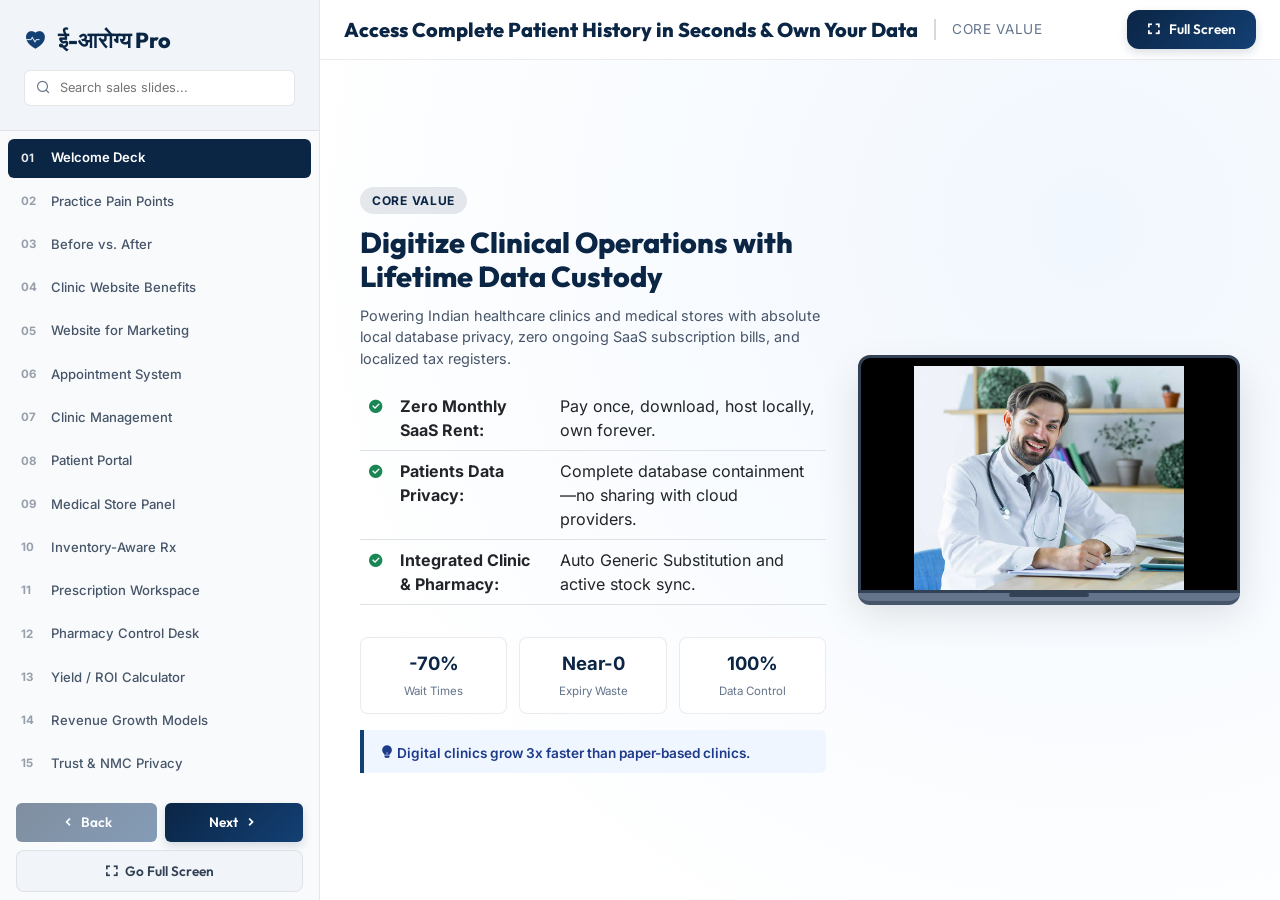
==== doctor/index.html @ 14e80f83 "Refactor healthcare platform, merge eDetailing into doctor module, add fullscreen presentation mode," ====
<!DOCTYPE html>
<html lang="en">
<head>
    <meta charset="UTF-8">
    <meta name="viewport" content="width=device-width, initial-scale=1.0">
    <title>ई-आरोग्य Pro | Enterprise Healthcare ERP e-Detailing Portal</title>
    <!-- Remix Icons -->
    <link href="../assets/css/remixicon.css" rel="stylesheet">
    <!-- Bootstrap grid utilities -->
    <link rel="stylesheet" href="assets/css/bootstrap.min.css">
    <!-- Custom CSS -->
    <link rel="stylesheet" href="css/style.css">
    <style>
        /* Extra styles for new high-conversion slides and grids to prevent white space */
        .slide-split-grid {
            display: grid;
            grid-template-columns: 1.1fr 0.9fr;
            gap: 2rem;
            align-items: center;
            height: 100%;
        }
        .mockup-card {
            background: #ffffff;
            border-radius: 12px;
            box-shadow: var(--shadow);
            border: 1.5px solid var(--glass-border);
            padding: 1.5rem;
            width: 100%;
            transition: var(--transition);
        }
        .mockup-card:hover {
            transform: translateY(-5px);
        }
        .funnel-container {
            display: flex;
            flex-direction: column;
            gap: 1rem;
            padding: 1rem;
            background: #f1f5f9;
            border-radius: 12px;
            border: 1px solid rgba(0,0,0,0.06);
        }
        .funnel-stage {
            display: flex;
            align-items: center;
            padding: 0.75rem 1rem;
            border-radius: 8px;
            color: white;
            font-weight: 600;
            text-align: center;
            position: relative;
        }
        .funnel-1 { background: #0b2545; width: 100%; }
        .funnel-2 { background: #134074; width: 85%; margin: 0 auto; }
        .funnel-3 { background: #1e3a8a; width: 70%; margin: 0 auto; }
        .funnel-4 { background: #10b981; width: 55%; margin: 0 auto; }
        
        .slot-grid {
            display: grid;
            grid-template-columns: repeat(3, 1fr);
            gap: 0.5rem;
            margin-top: 0.5rem;
        }
        .slot-btn {
            border: 1px solid #cbd5e1;
            background: #f8fafc;
            padding: 0.5rem;
            font-size: 0.75rem;
            text-align: center;
            border-radius: 6px;
            cursor: pointer;
            font-weight: 600;
        }
        .slot-btn.active {
            background: #10b981;
            color: white;
            border-color: #10b981;
        }
        .slot-btn.disabled {
            background: #e2e8f0;
            color: #94a3b8;
            cursor: not-allowed;
        }
        .stock-indicator {
            display: inline-flex;
            align-items: center;
            gap: 0.35rem;
            padding: 0.25rem 0.5rem;
            border-radius: 4px;
            font-size: 0.75rem;
            font-weight: 700;
        }
        .stock-in { background: #d1fae5; color: #065f46; }
        .stock-out { background: #fee2e2; color: #991b1b; }
        
        .kpi-row {
            display: flex;
            gap: 0.75rem;
            margin-top: 1rem;
        }
        .kpi-mini-card {
            flex: 1;
            padding: 0.75rem;
            border: 1px solid rgba(0,0,0,0.08);
            border-radius: 8px;
            text-align: center;
            background: white;
        }
        .kpi-mini-card strong {
            display: block;
            font-size: 1.15rem;
            color: #0b2545;
        }
        .kpi-mini-card small {
            font-size: 0.72rem;
            color: #64748b;
        }
        .takeaway-banner {
            margin-top: 1rem;
            padding: 0.65rem 1rem;
            background: #eff6ff;
            border-left: 4px solid #134074;
            border-radius: 0 6px 6px 0;
            font-weight: 600;
            font-size: 0.85rem;
            color: #1e3a8a;
        }
    </style>
</head>
<body class="light-mode">

    <!-- 1920x1080 Design Viewport -->
    <div id="presentation-viewport">
        
        <!-- Sidebar Slide Explorer -->
        <aside class="presentation-sidebar">
            <div class="sidebar-header">
                <div class="sidebar-logo">
                    <i class="ri-heart-pulse-fill"></i>
                    <span>ई-आरोग्य Pro</span>
                </div>
                <div class="sidebar-search">
                    <i class="ri-search-line"></i>
                    <input type="text" id="slide-search" placeholder="Search sales slides...">
                </div>
            </div>
            
            <div class="sidebar-menu-list" id="sidebar-menu-list">
                <div class="sidebar-menu-item active" data-slide="0">
                    <span class="slide-num">01</span>
                    <span class="slide-name">Welcome Deck</span>
                </div>
                <div class="sidebar-menu-item" data-slide="1">
                    <span class="slide-num">02</span>
                    <span class="slide-name">Practice Pain Points</span>
                </div>
                <div class="sidebar-menu-item" data-slide="2">
                    <span class="slide-num">03</span>
                    <span class="slide-name">Before vs. After</span>
                </div>
                <div class="sidebar-menu-item" data-slide="3">
                    <span class="slide-num">04</span>
                    <span class="slide-name">Clinic Website Benefits</span>
                </div>
                <div class="sidebar-menu-item" data-slide="4">
                    <span class="slide-num">05</span>
                    <span class="slide-name">Website for Marketing</span>
                </div>
                <div class="sidebar-menu-item" data-slide="5">
                    <span class="slide-num">06</span>
                    <span class="slide-name">Appointment System</span>
                </div>
                <div class="sidebar-menu-item" data-slide="6">
                    <span class="slide-num">07</span>
                    <span class="slide-name">Clinic Management</span>
                </div>
                <div class="sidebar-menu-item" data-slide="7">
                    <span class="slide-num">08</span>
                    <span class="slide-name">Patient Portal</span>
                </div>
                <div class="sidebar-menu-item" data-slide="8">
                    <span class="slide-num">09</span>
                    <span class="slide-name">Medical Store Panel</span>
                </div>
                <div class="sidebar-menu-item" data-slide="9">
                    <span class="slide-num">10</span>
                    <span class="slide-name">Inventory-Aware Rx</span>
                </div>
                <div class="sidebar-menu-item" data-slide="10">
                    <span class="slide-num">11</span>
                    <span class="slide-name">Prescription Workspace</span>
                </div>
                <div class="sidebar-menu-item" data-slide="11">
                    <span class="slide-num">12</span>
                    <span class="slide-name">Pharmacy Control Desk</span>
                </div>
                <div class="sidebar-menu-item" data-slide="12">
                    <span class="slide-num">13</span>
                    <span class="slide-name">Yield / ROI Calculator</span>
                </div>
                <div class="sidebar-menu-item" data-slide="13">
                    <span class="slide-num">14</span>
                    <span class="slide-name">Revenue Growth Models</span>
                </div>
                <div class="sidebar-menu-item" data-slide="14">
                    <span class="slide-num">15</span>
                    <span class="slide-name">Trust & NMC Privacy</span>
                </div>
                <div class="sidebar-menu-item" data-slide="15">
                    <span class="slide-num">16</span>
                    <span class="slide-name">Customer Case Studies</span>
                </div>
                <div class="sidebar-menu-item" data-slide="16">
                    <span class="slide-num">17</span>
                    <span class="slide-name">Lifetime Investments</span>
                </div>
                <div class="sidebar-menu-item" data-slide="17">
                    <span class="slide-num">18</span>
                    <span class="slide-name">Get Started</span>
                </div>
            </div>

            <div class="d-flex flex-column align-items-stretch gap-2 mt-2 mb-2 px-3">
                <div class="d-flex gap-2 w-100 justify-content-center">
                    <button class="btn btn-primary flex-grow-1" id="slide-prev" title="Previous Slide" style="justify-content: center;"><i class="ri-arrow-left-s-line"></i> Back</button>
                    <button class="btn btn-primary flex-grow-1" id="slide-next" title="Next Slide" style="justify-content: center;">Next <i class="ri-arrow-right-s-line"></i></button>
                </div>
                <button class="btn btn-secondary w-100" id="sidebar-fullscreen-btn" title="Toggle Fullscreen" style="border-radius: 8px; justify-content: center;">
                    <i class="ri-fullscreen-fill"></i> Go Full Screen
                </button>
            </div>
        </aside>

        <!-- Main Slide Deck Panel -->
        <main class="presentation-canvas">
            
            <!-- Canvas Header -->
            <header class="canvas-header" style="display: flex; justify-content: space-between; align-items: center;">
                <div class="canvas-title-wrapper">
                    <span class="canvas-title" id="active-slide-title">Welcome</span>
                    <span class="canvas-subtitle" id="active-slide-badge">Overview</span>
                </div>
                <button class="btn btn-primary" id="canvas-fullscreen-btn" title="Toggle Fullscreen" style="border-radius: 12px; display: flex; align-items: center; gap: 8px;">
                    <i class="ri-fullscreen-fill"></i> <span>Full Screen</span>
                </button>
            </header>

            <!-- Slide Canvas Content -->
            <div class="canvas-content" id="canvas-content">
                
                <!-- Slide 1: Welcome -->
                <div class="slide active animate-fade" data-index="0" data-title="Access Complete Patient History in Seconds & Own Your Data" data-badge="Core Value">
                    <div class="slide-split-grid">
                        <div>
                            <span class="slide-badge">Core Value</span>
                            <h2 class="slide-title-text" style="font-size: 1.8rem; margin-bottom:0.75rem;">Digitize Clinical Operations with Lifetime Data Custody</h2>
                            <p class="slide-desc-text" style="font-size: 0.9rem;">
                                Powering Indian healthcare clinics and medical stores with absolute local database privacy, zero ongoing SaaS subscription bills, and localized tax registers.
                            </p>
                            <div class="table-responsive">
                                <table class="table table-bordered-none">
                                        <tr>
                                            <td><i class="ri-checkbox-circle-fill text-success"></i> </td>
                                            <td><strong>Zero Monthly SaaS Rent:</strong></td>
                                            <td>Pay once, download, host locally, own forever.</td>
                                        </tr>
                                        <tr>
                                            <td><i class="ri-checkbox-circle-fill text-success"></i> </td>
                                            <td><strong>Patients Data Privacy:</strong></td>
                                            <td>Complete database containment—no sharing with cloud providers.</td>
                                        </tr>
                                        <tr>
                                            <td><i class="ri-checkbox-circle-fill text-success"></i> </td>
                                            <td><strong>Integrated Clinic & Pharmacy:</strong></td>
                                            <td>Auto Generic Substitution and active stock sync.</td>
                                        </tr>
                                </table>
                            </div>
                            
                            <div class="kpi-row">
                                <div class="kpi-mini-card">
                                    <strong>-70%</strong>
                                    <small>Wait Times</small>
                                </div>
                                <div class="kpi-mini-card">
                                    <strong>Near-0</strong>
                                    <small>Expiry Waste</small>
                                </div>
                                <div class="kpi-mini-card">
                                    <strong>100%</strong>
                                    <small>Data Control</small>
                                </div>
                            </div>
                            
                            <div class="takeaway-banner">
                                <i class="ri-lightbulb-fill"></i> Digital clinics grow 3x faster than paper-based clinics.
                            </div>
                        </div>
                        <div class="laptop-mockup">
                            <div class="laptop-screen">
                                <img src="../img/about-img.jpg" alt="Doctor Portal Mockup">
                            </div>
                            <div class="laptop-base"></div>
                        </div>
                    </div>
                </div>

                <!-- Slide 2: Pain Points -->
                <div class="slide animate-fade" data-index="1" data-title="Eliminate Daily Friction at Your Clinic" data-badge="OPD Pain Points">
                    <div class="slide-split-grid">
                        <div>
                            <span class="slide-badge">OPD Pain Points</span>
                            <h2 class="slide-title-text" style="font-size: 1.8rem; margin-bottom: 0.5rem;">Why Traditional Practices Struggle and Leak Revenues</h2>
                            <p class="slide-desc-text mb-3">Everyday clinical bottlenecks reduce patient satisfaction and increase administrative workloads.</p>
                            
                            <div class="table-responsive">
                                <table class="table table-bordered-none">
                                    <tr>
                                        <td><i class="ri-error-warning-fill text-danger"></i></td>
                                        <td><strong>Chaotic Walk-Ins:</strong></td>
                                        <td>Patients wait hours, leading to frustration and lost follow-ups.</td>
                                    </tr>
                                    <tr>
                                        <td><i class="ri-error-warning-fill text-danger"></i></td>
                                        <td><strong>Disconnected Pharmacy:</strong></td>
                                        <td>Prescribing stock out of hand sends margins to external chemist shops.</td>
                                    </tr>
                                    <tr>
                                        <td><i class="ri-error-warning-fill text-danger"></i></td>
                                        <td><strong>Manual GST Splits:</strong></td>
                                        <td>Staff spend hours backward calculating CGST/SGST splits from retail prices.</td>
                                    </tr>
                                </table>
                            </div>
                            
                            <div class="takeaway-banner">
                                <i class="ri-lightbulb-fill"></i> Every delayed checkout or missed booking is immediate revenue lost.
                            </div>
                        </div>
                        <div class="mockup-card bg-light">
                            <h4 class="fw-bold mb-3 text-indigo">Daily Practice Bottlenecks</h4>
                            <div class="p-3 bg-white rounded border mb-2">
                                <span class="badge bg-danger mb-1 text-white">Administration Lag</span>
                                <p class="small text-muted mb-0">Staff average 4.2 minutes per billing spreadsheet or prescription write-out.</p>
                            </div>
                            <div class="p-3 bg-white rounded border">
                                <span class="badge bg-warning mb-1 text-dark">Expiry Loss</span>
                                <p class="small text-muted mb-0">Up to 8% of retail chemist medicine batches expire quietly on shelves.</p>
                            </div>
                        </div>
                    </div>
                </div>

                <!-- Slide 3: Before vs. After -->
                <div class="slide animate-fade" data-index="2" data-title="The Clinical Evolution Matrix" data-badge="Operational Shift">
                    <div class="slide-split-grid">
                        <div>
                            <span class="slide-badge">Operational Shift</span>
                            <h2 class="slide-title-text" style="font-size: 1.8rem; margin-bottom: 0.5rem;">Paper & Generic SaaS vs. CodWeb Health System</h2>
                            <p class="slide-desc-text mb-3">Compare clinical workflows before and after implementing a fully integrated local database platform.</p>
                            
                            <div class="table-responsive">
                                <table class="table table-bordered">
                                    <thead class="table-light">
                                        <tr>
                                            <th>Operational Item</th>
                                            <th>Paper / Generic SaaS</th>
                                            <th>CodWeb Health</th>
                                        </tr>
                                    </thead>
                                    <tbody>
                                        <tr>
                                            <td><strong>Patient Data</strong></td>
                                            <td class="text-danger"><i class="ri-close-line"></i> Scattered / Cloud Rent</td>
                                            <td class="text-success"><i class="ri-checkbox-circle-fill"></i> Local Ownership</td>
                                        </tr>
                                        <tr>
                                            <td><strong>Pharmacy Link</strong></td>
                                            <td class="text-danger"><i class="ri-close-line"></i> None (Manual check)</td>
                                            <td class="text-success"><i class="ri-checkbox-circle-fill"></i> Real-time Stock Sync</td>
                                        </tr>
                                        <tr>
                                            <td><strong>GSTR splits</strong></td>
                                            <td class="text-danger"><i class="ri-close-line"></i> Manual accounting</td>
                                            <td class="text-success"><i class="ri-checkbox-circle-fill"></i> 1-Click Auto Reports</td>
                                        </tr>
                                    </tbody>
                                </table>
                            </div>
                            
                            <div class="takeaway-banner">
                                <i class="ri-lightbulb-fill"></i> Control data leakage. System ownership makes operations 100% self-reliant.
                            </div>
                        </div>
                        <div class="mockup-card">
                            <h5 class="fw-bold mb-2"><i class="ri-line-chart-line text-success"></i> Workflow Speed Enhancement</h5>
                            <p class="small text-muted">Patient OPD journey times drop drastically when patient intake is mapped directly with booking calendars and prescription outputs.</p>
                            <div class="progress mb-2" style="height: 10px;">
                                <div class="progress-bar bg-danger" role="progressbar" style="width: 100%" aria-valuenow="100" aria-valuemin="0" aria-valuemax="100"></div>
                            </div>
                            <small class="text-muted d-block mb-3">Paper / Generic SaaS Intake: 18 mins</small>
                            <div class="progress mb-2" style="height: 10px;">
                                <div class="progress-bar bg-success" role="progressbar" style="width: 20%" aria-valuenow="20" aria-valuemin="0" aria-valuemax="100"></div>
                            </div>
                            <small class="text-success fw-bold d-block">CodWeb Health ERP Intake: Under 3 mins (-83% Time)</small>
                        </div>
                    </div>
                </div>

                <!-- Slide 4: Clinic Website Benefits -->
                <div class="slide animate-fade" data-index="3" data-title="Your Clinic Works 24x7 Round-the-Clock" data-badge="Clinic Website">
                    <div class="slide-split-grid">
                        <div>
                            <span class="slide-badge">Clinic Website</span>
                            <h2 class="slide-title-text" style="font-size: 1.8rem; margin-bottom: 0.5rem;">Benefits of a Professional Clinic Website</h2>
                            <p class="slide-desc-text mb-3">Your website is the digital front-door of your clinic. Keep your practice visible even when you are closed.</p>
                            
                            <div class="table-responsive">
                                <table class="table table-bordered-none">
                                    <tr>
                                        <td><i class="ri-checkbox-circle-fill text-success"></i></td>
                                        <td><strong>24x7 Presence:</strong> Patients find your timings, list of doctors, and services anytime.</td>
                                    </tr>
                                    <tr>
                                        <td><i class="ri-checkbox-circle-fill text-success"></i></td>
                                        <td><strong>Direct Patient Trust:</strong> Showcase qualifications, medical setups, and patient testimonials.</td>
                                    </tr>
                                    <tr>
                                        <td><i class="ri-checkbox-circle-fill text-success"></i></td>
                                        <td><strong>Lead Acquisition:</strong> Capture online appointment inquiries directly from local search results.</td>
                                    </tr>
                                </table>
                            </div>
                            
                            <div class="kpi-row">
                                <div class="kpi-mini-card">
                                    <strong>+150%</strong>
                                    <small>Google Searches</small>
                                </div>
                                <div class="kpi-mini-card">
                                    <strong>+40%</strong>
                                    <small>Patient Inquiries</small>
                                </div>
                                <div class="kpi-mini-card">
                                    <strong>24/7</strong>
                                    <small>Booking Intake</small>
                                </div>
                            </div>
                            
                            <div class="takeaway-banner">
                                <i class="ri-lightbulb-fill"></i> Your website should be your best-performing, round-the-clock employee.
                            </div>
                        </div>
                        <div class="mockup-card">
                            <div class="browser-mockup">
                                <div class="browser-header">
                                    <div class="browser-dot red"></div>
                                    <div class="browser-dot yellow"></div>
                                    <div class="browser-dot green"></div>
                                    <div class="browser-address">https://codwebhealth.com/clinic-patil-pune</div>
                                </div>
                                <div class="browser-body p-3 bg-light">
                                    <div class="d-flex align-items-center justify-content-between mb-3 bg-white p-2 rounded shadow-sm">
                                        <div class="d-flex align-items-center gap-2">
                                            <i class="ri-heart-pulse-fill text-danger"></i>
                                            <strong class="small">Patil Polyclinic</strong>
                                        </div>
                                        <span class="badge bg-success small text-white" style="font-size: 0.65rem;">Open Now</span>
                                    </div>
                                    <div class="p-2 bg-white rounded shadow-sm mb-2 text-center">
                                        <img src="../img/user.png" width="40" class="rounded-circle mb-1">
                                        <h6 class="mb-0 small fw-bold">Dr. Sameer Patil</h6>
                                        <small class="text-muted" style="font-size:0.65rem;">Pediatrician & General Outpatient</small>
                                    </div>
                                    <div class="btn btn-primary btn-sm w-100 fs-8"><i class="ri-calendar-check-line"></i> Book Online Appointment</div>
                                </div>
                            </div>
                        </div>
                    </div>
                </div>

                <!-- Slide 5: Website for Digital Marketing -->
                <div class="slide animate-fade" data-index="4" data-title="The Foundation of All Marketing Activities" data-badge="Digital Marketing">
                    <div class="slide-split-grid">
                        <div>
                            <span class="slide-badge">Digital Marketing</span>
                            <h2 class="slide-title-text" style="font-size: 1.8rem; margin-bottom: 0.5rem;">Leveraging Your Website for Patient Acquisition</h2>
                            <p class="slide-desc-text mb-3">Appear where patients are searching. Integrate your GMB Profile, AI engines, and social media channels.</p>
                            
                            <div class="table-responsive">
                                <table class="table table-bordered-none">
                                    <tr>
                                        <td><i class="ri-checkbox-circle-fill text-success"></i></td>
                                        <td><strong>SEO, AEO & GEO:</strong> Rank on Google and trigger in ChatGPT and Gemini AI replies.</td>
                                    </tr>
                                    <tr>
                                        <td><i class="ri-checkbox-circle-fill text-success"></i></td>
                                        <td><strong>GMB Integration:</strong> Direct maps link from Google My Business for local directions.</td>
                                    </tr>
                                    <tr>
                                        <td><i class="ri-checkbox-circle-fill text-success"></i></td>
                                        <td><strong>Social & Paid Ads:</strong> Funnel Meta and Google Ads traffic to booking pages.</td>
                                    </tr>
                                </table>
                            </div>
                            
                            <div class="kpi-row">
                                <div class="kpi-mini-card">
                                    <strong>Top 3</strong>
                                    <small>Google Maps Local</small>
                                </div>
                                <div class="kpi-mini-card">
                                    <strong>+80%</strong>
                                    <small>Ad conversion rate</small>
                                </div>
                                <div class="kpi-mini-card">
                                    <strong>1 Click</strong>
                                    <small>WhatsApp Link</small>
                                </div>
                            </div>
                            
                            <div class="takeaway-banner">
                                <i class="ri-lightbulb-fill"></i> If you are not in local AI search answers, you do not exist for new patients.
                            </div>
                        </div>
                        <div class="mockup-card">
                            <h5 class="fw-bold mb-3 small"><i class="ri-node-tree text-indigo"></i> Patient Acquisition Funnel</h5>
                            <div class="funnel-container">
                                <div class="funnel-stage funnel-1 small"><i class="ri-global-line me-2"></i>1. Search Traffic (Google, Maps, AI)</div>
                                <div class="funnel-stage funnel-2 small"><i class="ri-arrow-right-down-line me-2"></i>2. Click to Clinic Website</div>
                                <div class="funnel-stage funnel-3 small"><i class="ri-chat-smile-3-line me-2"></i>3. Testimonials & Services Verified</div>
                                <div class="funnel-stage funnel-4 small"><i class="ri-check-double-line me-2"></i>4. Booked Appointment!</div>
                            </div>
                        </div>
                    </div>
                </div>

                <!-- Slide 6: Appointment System Benefits -->
                <div class="slide animate-fade" data-index="5" data-title="Convert Website Visitors into Patients" data-badge="Appointment Booking">
                    <div class="slide-split-grid">
                        <div>
                            <span class="slide-badge">Appointment Booking</span>
                            <h2 class="slide-title-text" style="font-size: 1.8rem; margin-bottom: 0.5rem;">Website-Integrated Scheduling System</h2>
                            <p class="slide-desc-text mb-3">Remove friction. Allow patients to check live slots, book immediately, and receive alerts.</p>
                            
                            <div class="table-responsive">
                                <table class="table table-bordered-none">
                                    <tr>
                                        <td><i class="ri-checkbox-circle-fill text-success"></i></td>
                                        <td><strong>Real-Time Slot Display:</strong> Displays exact free slots, eliminating double bookings.</td>
                                    </tr>
                                    <tr>
                                        <td><i class="ri-checkbox-circle-fill text-success"></i></td>
                                        <td><strong>Automated Alerts:</strong> Confirmations and WhatsApp reminders reduce no-shows.</td>
                                    </tr>
                                    <tr>
                                        <td><i class="ri-checkbox-circle-fill text-success"></i></td>
                                        <td><strong>Reception Load Cut:</strong> Save hours of telephone calls, rescheduling, and bookings.</td>
                                    </tr>
                                </table>
                            </div>
                            
                            <div class="kpi-row">
                                <div class="kpi-mini-card">
                                    <strong>-45%</strong>
                                    <small>Staff Phone Work</small>
                                </div>
                                <div class="kpi-mini-card">
                                    <strong>-30%</strong>
                                    <small>No-Show rates</small>
                                </div>
                                <div class="kpi-mini-card">
                                    <strong>100%</strong>
                                    <small>Self-Service</small>
                                </div>
                            </div>
                            
                            <div class="takeaway-banner">
                                <i class="ri-lightbulb-fill"></i> Real-time self-booking converts passive browsers into actual OPD list clinic revenue.
                            </div>
                        </div>
                        <div class="mockup-card">
                            <h6 class="fw-bold mb-2 small"><i class="ri-calendar-line text-indigo"></i> Real-time Booking Calendar Mockup</h6>
                            <div class="p-3 bg-light rounded border">
                                <div class="d-flex justify-content-between mb-2">
                                    <span class="fw-bold small">Dr. Sameer Patil</span>
                                    <span class="text-muted small">Tuesday, 09 Jun</span>
                                </div>
                                <div class="slot-grid">
                                    <span class="slot-btn disabled">09:00 AM</span>
                                    <span class="slot-btn disabled">09:30 AM</span>
                                    <span class="slot-btn active">10:00 AM</span>
                                    <span class="slot-btn">10:30 AM</span>
                                    <span class="slot-btn">11:00 AM</span>
                                    <span class="slot-btn">11:30 AM</span>
                                </div>
                                <div class="mt-3 p-2 bg-success-light border border-success-light rounded text-center small text-success">
                                    <i class="ri-shield-check-line"></i> 10:00 AM Slot available. Confirm in 1-Click!
                                </div>
                            </div>
                        </div>
                    </div>
                </div>

                <!-- Slide 7: Clinic Management Benefits -->
                <div class="slide animate-fade" data-index="6" data-title="One Unified Platform for Your Entire Clinic" data-badge="Clinic Management">
                    <div class="slide-split-grid">
                        <div>
                            <span class="slide-badge">Clinic Management</span>
                            <h2 class="slide-title-text" style="font-size: 1.8rem; margin-bottom: 0.5rem;">Unify EHR, Bills, Schedules and Analytics</h2>
                            <p class="slide-desc-text mb-3">No more scattered records or siloed bills. Unify clinical and commercial workflows locally.</p>
                            
                            <div class="table-responsive">
                                <table class="table table-bordered-none">
                                    <tr>
                                        <td><i class="ri-checkbox-circle-fill text-success"></i></td>
                                        <td><strong>Unified Patients EMR:</strong> Instant timeline of medical records, diagnoses, and scripts.</td>
                                    </tr>
                                    <tr>
                                        <td><i class="ri-checkbox-circle-fill text-success"></i></td>
                                        <td><strong>Integrated GST Billing:</strong> Compute consultations and retail items in one invoice.</td>
                                    </tr>
                                    <tr>
                                        <td><i class="ri-checkbox-circle-fill text-success"></i></td>
                                        <td><strong>Central Desk Analytics:</strong> Real-time reports on OPD counts, payments, and clinic yield.</td>
                                    </tr>
                                </table>
                            </div>
                            
                            <div class="kpi-row">
                                <div class="kpi-mini-card">
                                    <strong>1 Click</strong>
                                    <small>EHR Retreival</small>
                                </div>
                                <div class="kpi-mini-card">
                                    <strong>-60%</strong>
                                    <small>Staff Prep Time</small>
                                </div>
                                <div class="kpi-mini-card">
                                    <strong>100%</strong>
                                    <small>Local Storage</small>
                                </div>
                            </div>
                            
                            <div class="takeaway-banner">
                                <i class="ri-lightbulb-fill"></i> Integrated clinic systems decrease human error, speeding up clinical checkouts.
                            </div>
                        </div>
                        <div class="mockup-card">
                            <h6 class="fw-bold mb-2 small"><i class="ri-dashboard-line text-indigo"></i> Unified Clinic Dashboard</h6>
                            <div class="row g-2">
                                <div class="col-6">
                                    <div class="p-2 border rounded bg-light text-center">
                                        <small class="text-muted d-block">TODAY'S VISITS</small>
                                        <strong class="fs-6">38 Patients</strong>
                                    </div>
                                </div>
                                <div class="col-6">
                                    <div class="p-2 border rounded bg-light text-center">
                                        <small class="text-muted d-block">GROSS REVENUE</small>
                                        <strong class="fs-6 text-success">₹19,000.00</strong>
                                    </div>
                                </div>
                                <div class="col-12">
                                    <div class="p-2 border rounded bg-white small">
                                        <div class="d-flex justify-content-between mb-1">
                                            <span class="fw-bold text-dark">OPD Queue:</span>
                                            <span class="text-primary fw-bold">3 waiting</span>
                                        </div>
                                        <span class="d-block text-muted small">1. Mrs. Shailaja Deshpande (Token #12)</span>
                                    </div>
                                </div>
                            </div>
                        </div>
                    </div>
                </div>

                <!-- Slide 8: Patient Portal Benefits -->
                <div class="slide animate-fade" data-index="7" data-title="Empower Patients with Self-Service Access" data-badge="Patient Portal">
                    <div class="slide-split-grid">
                        <div>
                            <span class="slide-badge">Patient Portal</span>
                            <h2 class="slide-title-text" style="font-size: 1.8rem; margin-bottom: 0.5rem;">Self-Service Patient Portal</h2>
                            <p class="slide-desc-text mb-3">Allow patients to access their history, check prescription charts, and download invoices without calling the clinic.</p>
                            
                            <div class="table-responsive">
                                <table class="table table-bordered-none">
                                    <tr>
                                        <td><i class="ri-checkbox-circle-fill text-success"></i></td>
                                        <td><strong>Self-Service E-Records:</strong> Patients download their E-Prescriptions & reports directly.</td>
                                    </tr>
                                    <tr>
                                        <td><i class="ri-checkbox-circle-fill text-success"></i></td>
                                        <td><strong>Follow-Up Triggers:</strong> Alert systems notify patients about scheduled visits.</td>
                                    </tr>
                                    <tr>
                                        <td><i class="ri-checkbox-circle-fill text-success"></i></td>
                                        <td><strong>Staff Relief:</strong> Cuts administrative workload by up to 80% for old record lookups.</td>
                                    </tr>
                                </table>
                            </div>
                            
                            <div class="kpi-row">
                                <div class="kpi-mini-card">
                                    <strong>80%</strong>
                                    <small>Fewer Record calls</small>
                                </div>
                                <div class="kpi-mini-card">
                                    <strong>+35%</strong>
                                    <small>Patient Retention</small>
                                </div>
                                <div class="kpi-mini-card">
                                    <strong>100%</strong>
                                    <small>Data Security</small>
                                </div>
                            </div>
                            
                            <div class="takeaway-banner">
                                <i class="ri-lightbulb-fill"></i> Patients value clinics that offer instant, direct digital access to their medical data.
                            </div>
                        </div>
                        <div class="mockup-card">
                            <h6 class="fw-bold mb-2 small"><i class="ri-shield-user-line text-indigo"></i> Patient Dashboard View</h6>
                            <div class="p-3 bg-light rounded border">
                                <div class="d-flex align-items-center gap-2 mb-2">
                                    <i class="ri-user-smile-fill text-primary"></i>
                                    <strong class="small">Welcome, Amit Kumar</strong>
                                </div>
                                <ul class="list-group list-group-flush bg-white rounded p-1 border">
                                    <li class="list-group-item d-flex justify-content-between p-2 small" style="border:none;">
                                        <span>Prescription - 09 Jun</span>
                                        <a href="#" class="text-primary fw-bold text-decoration-none"><i class="ri-download-2-fill"></i> Download PDF</a>
                                    </li>
                                    <li class="list-group-item d-flex justify-content-between p-2 small" style="border:none;">
                                        <span>OPD Invoice - 09 Jun</span>
                                        <a href="#" class="text-primary fw-bold text-decoration-none"><i class="ri-download-2-fill"></i> Download PDF</a>
                                    </li>
                                </ul>
                            </div>
                        </div>
                    </div>
                </div>

                <!-- Slide 9: Medical Store Panel -->
                <div class="slide animate-fade" data-index="8" data-title="Transform Your Medical Store into a Revenue Center" data-badge="Pharmacy Master">
                    <div class="slide-split-grid">
                        <div>
                            <span class="slide-badge">Pharmacy Master</span>
                            <h2 class="slide-title-text" style="font-size: 1.8rem; margin-bottom: 0.5rem;">Integrated Medical Store Panel</h2>
                            <p class="slide-desc-text mb-3">Track pharmacy stock, manage batch expiries, automate purchase items, and split GSTR taxes easily.</p>
                            
                            <div class="table-responsive">
                                <table class="table table-bordered-none">
                                    <tr>
                                        <td><i class="ri-checkbox-circle-fill text-success"></i></td>
                                        <td><strong>Batch Expiry Alerts:</strong> Colors code batch warnings 60 days before they expire.</td>
                                    </tr>
                                    <tr>
                                        <td><i class="ri-checkbox-circle-fill text-success"></i></td>
                                        <td><strong>Automated GST Splits:</strong> Inward purchases and retail calculations auto-split.</td>
                                    </tr>
                                    <tr>
                                        <td><i class="ri-checkbox-circle-fill text-success"></i></td>
                                        <td><strong>FIFO Stock Logic:</strong> First-expiry medicines are highlighted first to stop leakage.</td>
                                    </tr>
                                </table>
                            </div>
                            
                            <div class="kpi-row">
                                <div class="kpi-mini-card">
                                    <strong>Near-0</strong>
                                    <small>Medicine Expiry Waste</small>
                                </div>
                                <div class="kpi-mini-card">
                                    <strong>100%</strong>
                                    <small>HSN Code Tracking</small>
                                </div>
                                <div class="kpi-mini-card">
                                    <strong>+18%</strong>
                                    <small>Chemist Margins</small>
                                </div>
                            </div>
                            
                            <div class="takeaway-banner">
                                <i class="ri-lightbulb-fill"></i> Reconcile purchase registers, manage vendor sheets, and save costs.
                            </div>
                        </div>
                        <div class="mockup-card">
                            <h6 class="fw-bold mb-2 small"><i class="ri-capsule-line text-indigo"></i> Batch Stock Alert Preview</h6>
                            <table class="table table-sm table-bordered small">
                                <thead class="table-light">
                                    <tr>
                                        <th>Medicine</th>
                                        <th>Batch</th>
                                        <th>Expiry</th>
                                        <th>Status</th>
                                    </tr>
                                </thead>
                                <tbody>
                                    <tr>
                                        <td>Amoxycillin 500mg</td>
                                        <td>AMX1024</td>
                                        <td>30-08-2026</td>
                                        <td><span class="badge bg-success text-white">Active</span></td>
                                    </tr>
                                    <tr class="table-warning">
                                        <td>Paracetamol 650mg</td>
                                        <td>PCM0926</td>
                                        <td>15-07-2026</td>
                                        <td><span class="badge bg-warning text-dark">Near Expiry</span></td>
                                    </tr>
                                </tbody>
                            </table>
                        </div>
                    </div>
                </div>

                <!-- Slide 10: Inventory-Aware Prescription -->
                <div class="slide animate-fade" data-index="9" data-title="Prescribe Available Medicines with Confidence" data-badge="Inventory Integration">
                    <div class="slide-split-grid">
                        <div>
                            <span class="slide-badge">Inventory Integration</span>
                            <h2 class="slide-title-text" style="font-size: 1.8rem; margin-bottom: 0.5rem;">Inventory-Aware Prescription Writing</h2>
                            <p class="slide-desc-text mb-3">Sync EMR with pharmacy inventory. The doctor knows exactly what is in stock before prescribing.</p>
                            
                            <div class="table-responsive">
                                <table class="table table-bordered-none">
                                    <tr>
                                        <td><i class="ri-checkbox-circle-fill text-success"></i></td>
                                        <td><strong>Live Stock Indicators:</strong> Color indicators show real-time stock levels in EMR.</td>
                                    </tr>
                                    <tr>
                                        <td><i class="ri-checkbox-circle-fill text-success"></i></td>
                                        <td><strong>Generic Substitutes:</strong> Suggest alternative in-stock medicines instantly.</td>
                                    </tr>
                                    <tr>
                                        <td><i class="ri-checkbox-circle-fill text-success"></i></td>
                                        <td><strong>No Patient Out-of-Stock:</strong> Patient gets 100% of prescribed medicines inside the clinic.</td>
                                    </tr>
                                </table>
                            </div>
                            
                            <div class="kpi-row">
                                <div class="kpi-mini-card">
                                    <strong>+22%</strong>
                                    <small>In-House Rx Sales</small>
                                </div>
                                <div class="kpi-mini-card">
                                    <strong>Near-0</strong>
                                    <small>Out-of-Stock issues</small>
                                </div>
                                <div class="kpi-mini-card">
                                    <strong>Real-time</strong>
                                    <small>Sync speed</small>
                                </div>
                            </div>
                            
                            <div class="takeaway-banner">
                                <i class="ri-lightbulb-fill"></i> Prescription-integrated stock panels ensure higher revenue retention inside the clinic.
                            </div>
                        </div>
                        <div class="mockup-card">
                            <h6 class="fw-bold mb-2 small"><i class="ri-edit-line text-indigo"></i> Doctor prescription view</h6>
                            <div class="p-2 border rounded bg-light mb-2">
                                <div class="d-flex justify-content-between align-items-center">
                                    <span class="fw-bold small">1. Amoxycillin 500mg (Token #2)</span>
                                    <span class="stock-indicator stock-in"><i class="ri-checkbox-circle-line"></i> 140 In Stock</span>
                                </div>
                            </div>
                            <div class="p-2 border rounded bg-light">
                                <div class="d-flex justify-content-between align-items-center">
                                    <span class="fw-bold small">2. Ibuprofen 400mg</span>
                                    <span class="stock-indicator stock-out"><i class="ri-error-warning-line"></i> Out of Stock</span>
                                </div>
                                <small class="text-danger d-block mt-1"><i class="ri-reply-fill"></i> Alternative: Suggest Naproxen 250mg (90 In Stock)</small>
                            </div>
                        </div>
                    </div>
                </div>

                <!-- Slide 11: Prescription Workspace (Interactive) -->
                <div class="slide animate-fade" data-index="10" data-title="Intelligent E-Prescription Desk" data-badge="Software Showcase">
                    <div class="slide-split-grid">
                        <div>
                            <span class="slide-badge">Software Showcase</span>
                            <h2 class="slide-title-text" style="font-size: 1.8rem; margin-bottom: 0.5rem;">Write Digital Prescriptions in under 30 Seconds</h2>
                            <p class="slide-desc-text">
                                Type symptoms, diagnostics, and dosages. Search and add medicines with live stock warnings.
                            </p>
                            <ul class="slide-feature-list mb-3">
                                <li><i class="ri-checkbox-circle-fill"></i> Dosage auto-suggest (OD, BD, TDS).</li>
                                <li><i class="ri-checkbox-circle-fill"></i> Generic substitution toggles.</li>
                                <li><i class="ri-checkbox-circle-fill"></i> Printable layout formatted for A4 & thermal papers.</li>
                            </ul>
                            
                            <div class="takeaway-banner">
                                <i class="ri-lightbulb-fill"></i> Digital prescriptions ensure absolute clinical clarity and zero reading errors.
                            </div>
                        </div>
                        <div class="browser-mockup">
                            <div class="browser-header">
                                <div class="browser-dot red"></div>
                                <div class="browser-dot yellow"></div>
                                <div class="browser-dot green"></div>
                                <div class="browser-address">http://localhost:3500/prescription-autocomplete</div>
                            </div>
                            <div class="browser-body">
                                <img src="img/prescription-autocomplete.webp" alt="Prescription Workspace Screenshot">
                            </div>
                        </div>
                    </div>
                </div>

                <!-- Slide 12: Pharmacy Control Desk (Interactive) -->
                <div class="slide animate-fade" data-index="11" data-title="Pharmacy & Batch Stock Alerts" data-badge="Software Showcase">
                    <div class="slide-split-grid">
                        <div>
                            <span class="slide-badge">Software Showcase</span>
                            <h2 class="slide-title-text">Pharmacist Inventory Control Console</h2>
                            <p class="slide-desc-text">
                                Real-time batch logs, reorder thresholds, and near-expiry alerts.
                            </p>
                            <ul class="slide-feature-list mb-3">
                                <li><i class="ri-checkbox-circle-fill"></i> Visual notifications for expired and near-expiry medicine batches.</li>
                                <li><i class="ri-checkbox-circle-fill"></i> Auto-reorder warnings flag low stock items.</li>
                                <li><i class="ri-checkbox-circle-fill"></i> Inward purchase logs reconcile cost ratios.</li>
                            </ul>
                            
                            <div class="takeaway-banner">
                                <i class="ri-lightbulb-fill"></i> Control stock leakages, prevent expiration, and protect pharmacy margins.
                            </div>
                        </div>
                        <div class="laptop-mockup">
                            <div class="laptop-screen">
                                <img src="img/pharmacy-dashboard.webp" alt="Pharmacy Dashboard Screenshot">
                            </div>
                            <div class="laptop-base"></div>
                        </div>
                    </div>
                </div>

                <!-- Slide 13: ROI Yield Calculator -->
                <div class="slide animate-fade" data-index="12" data-title="ROI Savings Calculator" data-badge="Interactive Tool">
                    <span class="slide-badge">Interactive Tool</span>
                    <h2 class="slide-title-text" style="font-size: 2.2rem; margin-bottom: 0.5rem;">Estimate Your Practice Revenue Gain</h2>
                    <p class="slide-desc-text mb-3">Adjust clinical parameters to compute time and revenue savings.</p>
                    <div class="roi-card">
                        <div class="roi-grid">
                            <!-- Inputs -->
                            <div>
                                <div class="calc-input-group">
                                    <label>Number of Active Doctors</label>
                                    <div class="slider-container">
                                        <input type="range" id="num-docs" min="1" max="10" value="2">
                                        <div class="slider-value" id="val-num-docs">2</div>
                                    </div>
                                </div>
                                <div class="calc-input-group">
                                    <label>Avg Patients / Doctor / Day</label>
                                    <div class="slider-container">
                                        <input type="range" id="patients-per-day" min="5" max="100" value="25">
                                        <div class="slider-value" id="val-patients">25</div>
                                    </div>
                                </div>
                                <div class="calc-input-group">
                                    <label>Daily Pharmacy Invoices</label>
                                    <div class="slider-container">
                                        <input type="range" id="pharmacy-bills" min="0" max="200" value="45">
                                        <div class="slider-value" id="val-bills">45</div>
                                    </div>
                                </div>
                                <div class="calc-input-group">
                                    <label>Monthly Expired Stock Value (₹)</label>
                                    <div class="slider-container">
                                        <input type="range" id="expiry-leakage" min="500" max="20000" step="500" value="5000">
                                        <div class="slider-value" id="val-leakage">₹5000</div>
                                    </div>
                                </div>
                                <input type="hidden" id="consult-fee" value="500">
                                <input type="hidden" id="pharmacy-bill-amt" value="350">
                                <input type="hidden" id="audit-hours" value="20">
                            </div>
                            
                            <!-- Results -->
                            <div class="roi-results">
                                <div>
                                    <h4 class="fw-bold mb-3 text-indigo" style="font-size: 1.05rem;"><i class="ri-bar-chart-box-line me-2"></i>Operational Yield</h4>
                                    <div class="result-row">
                                        <div class="result-label">Clinic Time Saved / Month</div>
                                        <div class="result-value" id="res-time-saved">52 Hours</div>
                                    </div>
                                    <div class="result-row">
                                        <div class="result-label">Waste Recovered / Month</div>
                                        <div class="result-value" id="res-revenue-leakage">₹9,800</div>
                                    </div>
                                    <div class="result-row">
                                        <div class="result-label">Combined Monthly Net Yield</div>
                                        <div class="result-value yield" id="res-monthly-yield">₹15,000</div>
                                    </div>
                                </div>
                                <div class="p-3 bg-white rounded border border-success-light" style="background:#e0f2fe !important;">
                                    <div class="d-flex justify-content-between align-items-center mb-1">
                                        <span class="text-dark fw-bold" style="font-size:0.85rem;">Annual Estimated Savings:</span>
                                        <span class="text-success fw-bold fs-5" id="res-annual-savings">₹1,80,000</span>
                                    </div>
                                </div>
                            </div>
                        </div>
                    </div>
                </div>

                <!-- Slide 14: Financial ROI Models -->
                <div class="slide animate-fade" data-index="13" data-title="Estimated Revenue Growth Scenarios" data-badge="Financial Impact">
                    <span class="slide-badge">Financial Impact</span>
                    <h2 class="slide-title-text" style="font-size: 2.2rem; margin-bottom: 0.5rem;">Estimated Operational Yield for Different Clinic Types</h2>
                    <p class="slide-desc-text mb-3">Calculations show estimated returns based on standard workload parameters.</p>
                    <div class="roi-table-grid mb-2">
                        <div class="roi-table-card">
                            <div class="roi-table-header">
                                <span class="roi-table-title">Single Doctor Clinic</span>
                                <p class="roi-table-desc">Saves time, allowing for more consultations.</p>
                            </div>
                            <div>
                                <div class="roi-table-row"><span class="roi-table-label">Daily Patients</span><span class="roi-table-val">40 OPD</span></div>
                                <div class="roi-table-row"><span class="roi-table-label">Time Saved / Day</span><span class="roi-table-val">2 Hours</span></div>
                                <div class="roi-table-row mt-2 pt-2 border-top"><span class="roi-table-label fw-bold text-dark">Est. Monthly Gain</span><span class="roi-table-val savings">₹50,000+</span></div>
                            </div>
                        </div>
                        <div class="roi-table-card">
                            <div class="roi-table-header">
                                <span class="roi-table-title">Multi-Doctor Polyclinic</span>
                                <p class="roi-table-desc">Reduces bottlenecks across active desks.</p>
                            </div>
                            <div>
                                <div class="roi-table-row"><span class="roi-table-label">Daily Patients</span><span class="roi-table-val">120 OPD</span></div>
                                <div class="roi-table-row"><span class="roi-table-label">Time Saved / Day</span><span class="roi-table-val">6 Hours</span></div>
                                <div class="roi-table-row mt-2 pt-2 border-top"><span class="roi-table-label fw-bold text-dark">Est. Monthly Gain</span><span class="roi-table-val savings">₹1,50,000+</span></div>
                            </div>
                        </div>
                        <div class="roi-table-card">
                            <div class="roi-table-header">
                                <span class="roi-table-title">Healthcare Hospital</span>
                                <p class="roi-table-desc">Links wards, diagnostic desks, and pharmacy.</p>
                            </div>
                            <div>
                                <div class="roi-table-row"><span class="roi-table-label">Daily Patients</span><span class="roi-table-val">300+ OPD</span></div>
                                <div class="roi-table-row"><span class="roi-table-label">Paper & Admin Savings</span><span class="roi-table-val">₹50,000/mo</span></div>
                                <div class="roi-table-row mt-2 pt-2 border-top"><span class="roi-table-label fw-bold text-dark">Est. Monthly Gain</span><span class="roi-table-val savings">₹3,50,000+</span></div>
                            </div>
                        </div>
                    </div>
                    <div class="takeaway-banner">
                        <i class="ri-lightbulb-fill"></i> Scale your clinical capacity without scaling your administrative headcount.
                    </div>
                </div>

                <!-- Slide 15: Trust & NMC Compliance -->
                <div class="slide animate-fade" data-index="14" data-title="NMC Compliance & 100% Data Custody" data-badge="Trust & Security">
                    <div class="slide-split-grid">
                        <div>
                            <span class="slide-badge">Trust & Security</span>
                            <h2 class="slide-title-text" style="font-size: 1.8rem; margin-bottom: 0.5rem;">Data Custody & Full Regulatory Compliance</h2>
                            <p class="slide-desc-text">
                                Complete compliance with NMC guidelines for digital prescriptions. Secure local hosting ensures 100% data privacy.
                            </p>
                            <ul class="slide-feature-list mb-3">
                                <li><i class="ri-checkbox-circle-fill"></i> No third-party data access or cloud privacy risks.</li>
                                <li><i class="ri-checkbox-circle-fill"></i> Safe and compliant PDF prescription archives.</li>
                                <li><i class="ri-checkbox-circle-fill"></i> Absolute control of records for medical-legal audits.</li>
                            </ul>
                            
                            <div class="takeaway-banner">
                                <i class="ri-lightbulb-fill"></i> Own your data database forever. Protect your patients' confidential records.
                            </div>
                        </div>
                        <div class="mockup-card text-center p-4">
                            <i class="ri-shield-check-fill text-success" style="font-size: 5rem; display:block; margin: 0 auto 1rem;"></i>
                            <h4 class="fw-bold mb-2">Secure Local Architecture</h4>
                            <p class="small text-muted mb-0">Patient history and clinical records are kept strictly in your local database inside the hospital premises.</p>
                        </div>
                    </div>
                </div>

                <!-- Slide 16: Case Studies -->
                <div class="slide animate-fade" data-index="15" data-title="Customer Case Studies" data-badge="Clinical Proof">
                    <div class="slide-split-grid">
                        <div>
                            <span class="slide-badge">Clinical Proof</span>
                            <h2 class="slide-title-text" style="font-size: 2.2rem; margin-bottom: 0.5rem;">Real Clinic Implementations</h2>
                            <p class="slide-desc-text mb-3">See how Pune medical clinics resolved bottleneck items after self-hosting our system.</p>
                            <div class="case-tabs mb-2">
                                <div class="case-tab active" onclick="switchCase(0)" style="padding:0.5rem 1rem;">Dr. Joshi Clinic</div>
                                <div class="case-tab" onclick="switchCase(1)" style="padding:0.5rem 1rem;">Viman Nagar Care</div>
                                <div class="case-tab" onclick="switchCase(2)" style="padding:0.5rem 1rem;">Practo Care Pharmacy</div>
                            </div>
                            <div id="case-content">
                                <div class="case-content-wrapper" style="padding: 1.25rem; gap: 1.5rem;">
                                    <div class="case-col">
                                        <h4 class="fw-bold text-indigo" style="font-size:1rem;"><i class="ri-hospital-line me-2"></i>Dr. Joshi's Clinic, Pune</h4>
                                        <p class="text-muted" style="font-size:0.75rem;">
                                            Outpatient clinic handling 35+ patients daily. Vaccine stock issues.
                                        </p>
                                        <div class="p-2 bg-light rounded border border-danger-light" style="background:#fef2f2 !important; font-size:0.75rem;">
                                            <span class="badge-red mb-1">Before Integration</span>
                                            <p class="small text-muted mb-0">15 min checkup lags.</p>
                                        </div>
                                    </div>
                                    <div class="case-col justify-content-between">
                                        <div class="p-2 bg-light rounded border border-success-light" style="background:#f0fdf4 !important; font-size:0.75rem;">
                                            <span class="badge-green mb-1">After System Ownership</span>
                                            <p class="small text-muted mb-0">Checkout under 5 mins.</p>
                                        </div>
                                        <div class="mt-1 pt-1 border-top">
                                            <h5 class="fw-bold text-success small" style="font-size:0.75rem;"><i class="ri-arrow-right-up-line"></i> Impact:</h5>
                                            <p class="text-dark small mb-0" style="font-size:0.75rem;">Recovered ₹6,200/mo.</p>
                                        </div>
                                    </div>
                                </div>
                            </div>
                        </div>
                        <div class="laptop-mockup">
                            <div class="laptop-screen">
                                <img src="img/pharmacy-profit-report.webp" alt="Pharmacy Profit Report Screenshot">
                            </div>
                            <div class="laptop-base"></div>
                        </div>
                    </div>
                </div>

                <!-- Slide 17: Pricing Plans -->
                <div class="slide animate-fade" data-index="16" data-title="Lifetime License Pricing Plans" data-badge="Investment Tiers">
                    <span class="slide-badge">Investment Tiers</span>
                    <h2 class="slide-title-text" style="font-size: 2.2rem; margin-bottom: 0.5rem;">Self-Hosted Lifetime Licenses</h2>
                    <p class="slide-desc-text mb-3">Host locally. Pay once, own forever. No monthly recurring SaaS bills.</p>
                    <div class="pricing-grid">
                        <div class="pricing-card">
                            <div>
                                <h3 class="price-title">Starter Plan</h3>
                                <p class="price-desc">For single doctor outpatient clinics.</p>
                                <div class="price-tag">₹15,000 <span>/ One-time</span></div>
                                <ul class="price-features">
                                    <li><i class="ri-checkbox-circle-fill"></i> 1 Active Doctor License</li>
                                    <li><i class="ri-checkbox-circle-fill"></i> Patient History Timeline</li>
                                    <li><i class="ri-checkbox-circle-fill"></i> Exempt Consultation POS</li>
                                    <li><i class="ri-checkbox-circle-fill"></i> A4 & Thermal Print layouts</li>
                                    <li class="text-muted"><i class="ri-close-circle-fill text-muted"></i> No Pharmacy Linkage</li>
                                </ul>
                            </div>
                        </div>
                        <div class="pricing-card popular">
                            <span class="popular-badge">Recommended</span>
                            <div>
                                <h3 class="price-title">Professional</h3>
                                <p class="price-desc">For clinics with internal pharmacies.</p>
                                <div class="price-tag">₹35,000 <span>/ One-time</span></div>
                                <ul class="price-features">
                                    <li><i class="ri-checkbox-circle-fill"></i> Up to 3 Linked Doctors</li>
                                    <li><i class="ri-checkbox-circle-fill"></i> 1 Pharmacy License</li>
                                    <li><i class="ri-checkbox-circle-fill"></i> Autocomplete Stock Sync</li>
                                    <li><i class="ri-checkbox-circle-fill"></i> Low Stock & Expiry warnings</li>
                                    <li><i class="ri-checkbox-circle-fill"></i> GST Inclusive POS & GSTR-1</li>
                                </ul>
                            </div>
                        </div>
                        <div class="pricing-card">
                            <div>
                                <h3 class="price-title">Enterprise</h3>
                                <p class="price-desc">For multi-doctor clinics and chains.</p>
                                <div class="price-tag">₹75,000 <span>/ One-time</span></div>
                                <ul class="price-features">
                                    <li><i class="ri-checkbox-circle-fill"></i> Unlimited Doctor Licenses</li>
                                    <li><i class="ri-checkbox-circle-fill"></i> Multi-counter Pharmacy setup</li>
                                    <li><i class="ri-checkbox-circle-fill"></i> Advanced Supplier purchases</li>
                                    <li><i class="ri-checkbox-circle-fill"></i> GSTR Audit Register Export</li>
                                    <li><i class="ri-checkbox-circle-fill"></i> Multi-payment cashier modes</li>
                                </ul>
                            </div>
                        </div>
                    </div>
                </div>

                <!-- Slide 18: Get Started -->
                <div class="slide animate-fade" data-index="17" data-title="Schedule a Personalized System Demo" data-badge="Get Started">
                    <div class="slide-split-grid">
                        <div>
                            <span class="slide-badge">Get Started</span>
                            <h2 class="slide-title-text" style="font-size:2.2rem; margin-bottom: 0.5rem; line-height:1.2;">Launch Your Digital Clinic Today</h2>
                            <p class="slide-desc-text mb-3">
                                Get immediate access to our self-hosted platform. Call us to arrange a remote screen-share walkthrough or get installation setup assistance.
                            </p>
                            <div class="d-flex flex-column gap-3 mb-3">
                                <div class="d-flex align-items-center gap-3">
                                    <i class="ri-phone-fill text-primary fs-2"></i>
                                    <div>
                                        <strong class="text-dark d-block" style="font-size:0.9rem;">Call Direct Support</strong>
                                        <a href="tel:+919404124875" class="text-primary small" style="font-weight:600; font-size: 1rem;">+91 94041 24875</a>
                                    </div>
                                </div>
                                <div class="d-flex align-items-center gap-3">
                                    <i class="ri-whatsapp-line text-success fs-2"></i>
                                    <div>
                                        <strong class="text-dark d-block" style="font-size:0.9rem;">Chat on WhatsApp</strong>
                                        <a href="https://wa.me/919404124875?text=Hi,%20I%20am%20interested%20in%20a%20demo%20of%20E-Arogya%20Pro" target="_blank" class="text-success small" style="font-weight:600; font-size: 1rem;">+91 94041 24875</a>
                                    </div>
                                </div>
                                <div class="d-flex align-items-center gap-3">
                                    <i class="ri-mail-fill text-indigo fs-2" style="color:var(--secondary);"></i>
                                    <div>
                                        <strong class="text-dark d-block" style="font-size:0.9rem;">Email Helpdesk</strong>
                                        <a href="mailto:codwebsoftware@gmail.com" class="text-muted small" style="font-size: 0.95rem;">codwebsoftware@gmail.com</a>
                                    </div>
                                </div>
                            </div>
                        </div>
                        
                        <div class="bg-white p-4 rounded border text-center d-flex flex-column align-items-center justify-content-center gap-3" style="box-shadow:var(--shadow-sm); width: 100%; min-height: 320px; background: linear-gradient(135deg, #ffffff, #f8fafc);">
                            <div style="background: #eff6ff; width: 60px; height: 60px; border-radius: 50%; display: flex; align-items: center; justify-content: center; color: var(--primary); margin-bottom: 4px;">
                                <svg width="28" height="28" viewBox="0 0 24 24" fill="none" stroke="currentColor" stroke-width="2.2" stroke-linecap="round" stroke-linejoin="round"><path d="M22 16.92v3a2 2 0 0 1-2.18 2 19.79 19.79 0 0 1-8.63-3.07 19.5 19.5 0 0 1-6-6 19.79 19.79 0 0 1-3.07-8.67A2 2 0 0 1 4.11 2h3a2 2 0 0 1 2 1.72 12.81 12.81 0 0 0 .7 2.81 2 2 0 0 1-.45 2.11L8.09 9.91a16 16 0 0 0 6 6l1.27-1.27a2 2 0 0 1 2.11-.45 12.84 12.84 0 0 0 2.81.7A2 2 0 0 1 22 16.92z"></path></svg>
                            </div>
                            <h3 style="font-size: 1.75rem; font-weight: 800; color: #0f172a; margin: 0;">Need Assistance?</h3>
                            <p style="font-size: 0.95rem; color: #475569; margin: 0; line-height: 1.5;">Call us directly for immediate support. We are available to help you set up and get started.</p>
                            <div style="font-weight: 800; color: var(--primary); display: flex; align-items: center; gap: 8px; margin: 4px 0; font-size: 1.6rem;">
                                <span>📞</span>
                                <a href="tel:+919404124875" style="color: inherit; text-decoration: none; border-bottom: 2px dashed rgba(37, 99, 235, 0.4);">+91 94041 24875</a>
                            </div>
                            <div class="d-flex gap-2 w-100 mt-2">
                                <a href="tel:+919404124875" class="btn btn-primary flex-grow-1 py-2" style="font-weight: 600; display: inline-flex; align-items: center; justify-content: center; gap: 8px; border-radius: 10px;">
                                    <i class="ri-phone-fill"></i> Call Now
                                </a>
                                <a href="https://wa.me/919404124875?text=Hi,%20I%20need%20assistance%20regarding%20E-Arogya%20Pro" target="_blank" class="btn btn-success flex-grow-1 py-2" style="font-weight: 600; display: inline-flex; align-items: center; justify-content: center; gap: 8px; border-radius: 10px; background-color: #25d366; border-color: #25d366; color: white;">
                                    <i class="ri-whatsapp-line"></i> WhatsApp
                                </a>
                            </div>
                        </div>
                    </div>
                </div>

            </div>
        </main>

        <!-- Floating Fullscreen Toolbar -->
        <div class="fullscreen-toolbar" id="fullscreen-toolbar">
            <button class="btn-toolbar" id="fs-prev" title="Previous Slide"><i class="ri-arrow-left-s-line"></i> Previous</button>
            <span class="toolbar-counter" id="fs-counter">1 / 18</span>
            <button class="btn-toolbar" id="fs-next" title="Next Slide">Next <i class="ri-arrow-right-s-line"></i></button>
            <button class="btn-toolbar btn-play" id="fs-play" title="Play Autoplay"><i class="ri-play-fill"></i></button>
            <button class="btn-toolbar" id="fs-toggle" title="Toggle Fullscreen"><i class="ri-fullscreen-exit-line"></i> Exit Fullscreen</button>
        </div>
    </div>

    <!-- Scripts -->
    <script src="../assets/js/jquery.min.js"></script>
    <script src="../assets/js/bootstrap.bundle.min.js"></script>
    <script src="../assets/js/chart.min.js"></script>
    <script src="js/presentation.js"></script>
    <script src="js/roi-calculator.js"></script>
    <script>
        // Case studies switching data
        const casesData = [
            {
                title: 'Dr. Joshi\'s Pediatric Clinic, Pune',
                desc: 'A pediatric consultation clinic handling 35+ patients daily. Writing prescriptions manually created wait times and vaccine stock issues.',
                before: '15 min patient checkup lag. Vaccine stock expired unnoticed inside cold chains.',
                after: 'Checkout runs under 5 mins. Automatic notifications flags expire dates 60 days ahead.',
                impact: 'Recovered ₹6,200/month in vaccine batch wastage, patient booking queues dropped by 70%.'
            },
            {
                title: 'Viman Nagar Care Polyclinic, Pune',
                desc: 'A multi-doctor clinic employing 5 clinicians and an diagnostics lab. Coordinating GST splits took 4 days every month.',
                before: 'Doctors had no insight into stock availability in pharmacy. Tax compilation required Chartered Accountant hours.',
                after: 'Doctors check stock levels directly during consultation. Unified terminal groups line items correctly.',
                impact: 'Tax prep time reduced from 4 days to 5 minutes, increased lab order fulfillment by 25%.'
            },
            {
                title: 'Practo Care Pharmacy, Pune',
                desc: 'A retail medical store facing competition. Lacked digital integration with surrounding clinic prescriptions.',
                before: 'Patients left with paper prescriptions due to out-of-stock items. Expired medicines discarded regularly.',
                after: 'Patients dispatch Rx to pharmacy, items packed in advance. First-expiry first-out stock sorting.',
                impact: 'Boosted order fulfillment by 30%, reduced inventory wastage to 0.2%, saved ₹4,800/month.'
            }
        ];

        function switchCase(index) {
            const tabs = document.querySelectorAll('.case-tab');
            tabs.forEach((tab, idx) => {
                if (idx === index) tab.classList.add('active');
                else tab.classList.remove('active');
            });

            const data = casesData[index];
            const caseContent = document.getElementById('case-content');
            caseContent.innerHTML = `
                <div class="case-content-wrapper animate-fade" style="padding: 1.25rem; gap: 1.5rem;">
                    <div class="case-col">
                        <h4 class="fw-bold text-indigo" style="font-size:1rem;"><i class="ri-hospital-line me-2"></i>${data.title}</h4>
                        <p class="text-muted small">${data.desc}</p>
                        
                        <div class="p-2 bg-light rounded border border-danger-light" style="background:#fef2f2 !important; font-size:0.75rem;">
                            <span class="badge-red mb-1">Before ERP Integration</span>
                            <p class="small text-muted mb-0">
                                ${data.before}
                            </p>
                        </div>
                    </div>
                    <div class="case-col justify-content-between">
                        <div class="p-2 bg-light rounded border border-success-light" style="background:#f0fdf4 !important; font-size:0.75rem;">
                            <span class="badge-green mb-1">After System Ownership</span>
                            <p class="small text-muted mb-0">
                                ${data.after}
                            </p>
                        </div>
                        <div class="mt-1 pt-1 border-top">
                            <h5 class="fw-bold text-success small" style="font-size:0.75rem;"><i class="ri-arrow-right-up-line"></i> Impact:</h5>
                            <p class="text-dark small mb-0" style="font-size:0.75rem;">${data.impact}</p>
                        </div>
                    </div>
                </div>
            `;
        }

        // Simulating Lead Submission
        function submitLead(e) {
            e.preventDefault();
            const name = document.getElementById('lead-name').value;
            const phone = document.getElementById('lead-phone').value;
            const clinic = document.getElementById('lead-clinic').value;
            const mode = document.getElementById('lead-mode').value;
            
            alert(`Thank you, Dr. ${name}!\nYour demo request for "${clinic}" has been registered.\nPreferred callback mode: ${mode.toUpperCase()} to mobile: ${phone}.\nOur representative will contact you shortly.`);
            document.getElementById('lead-form').reset();
        }
    </script>
</body>
</html>
---- doctor/css/style.css ----
@import url('../../assets/css/font-inter-outfit.css');

:root {
    --primary: #0b2545;
    --primary-hover: #134074;
    --primary-light: rgba(11, 37, 69, 0.1);
    --secondary: #134074;
    --success: #10b981;
    --success-light: rgba(16, 185, 129, 0.1);
    --warning: #f59e0b;
    --danger: #ef4444;
    --dark: #0f172a;
    --dark-card: #ffffff;
    --light: #f8fafc;
    --light-card: #ffffff;
    
    --bg-dark: #090d16;
    --bg-light: #ffffff;
    
    --text-dark: #f8fafc;
    --text-dark-muted: #94a3b8;
    --text-light: #0f172a;
    --text-light-muted: #475569;
    
    --font-heading: 'Outfit', sans-serif;
    --font-body: 'Inter', sans-serif;
    
    --transition: all 0.3s cubic-bezier(0.4, 0, 0.2, 1);
    --shadow: 0 20px 50px rgba(0, 0, 0, 0.15);
    --shadow-sm: 0 4px 6px -1px rgba(0, 0, 0, 0.05);
    --glass-bg: rgba(255, 255, 255, 0.7);
    --glass-border: rgba(0, 0, 0, 0.08);
}

/* Global Reset for strict NO scrolling */
* {
    margin: 0;
    padding: 0;
    box-sizing: border-box;
}

body {
    font-family: var(--font-body);
    background-color: #0b0f19;
    color: var(--text-light);
    line-height: 1.5;
    width: 100vw;
    height: 100vh;
    overflow: hidden !important;
    display: flex;
    justify-content: center;
    align-items: center;
}

#presentation-viewport {
    width: 100vw;
    height: 100vh;
    position: fixed;
    left: 0;
    top: 0;
    background: var(--bg-light);
    display: flex;
    flex-direction: row;
    overflow: hidden !important;
    box-sizing: border-box;
    transform: none !important;
}

/* Left Sidebar Navigation */
.presentation-sidebar {
    width: 320px;
    height: 100%;
    background: #f8fafc;
    border-right: 1.5px solid rgba(0, 0, 0, 0.08);
    display: flex;
    flex-direction: column;
    flex-shrink: 0;
    overflow: hidden;
}

.sidebar-header {
    padding: 1.5rem;
    border-bottom: 1.5px solid rgba(0, 0, 0, 0.08);
    background: #f1f5f9;
}

.sidebar-logo {
    display: flex;
    align-items: center;
    gap: 0.75rem;
    font-size: 1.35rem;
    font-weight: 800;
    font-family: var(--font-heading);
    color: var(--primary);
    margin-bottom: 0.85rem;
}

.sidebar-logo i {
    color: var(--secondary);
}

.sidebar-search {
    position: relative;
}

.sidebar-search input {
    width: 100%;
    padding: 0.45rem 1rem 0.45rem 2.2rem;
    border-radius: 6px;
    border: 1.5px solid rgba(0,0,0,0.1);
    font-size: 0.8rem;
    outline: none;
    background: #ffffff;
    color: #0f172a;
}

.sidebar-search i {
    position: absolute;
    left: 0.75rem;
    top: 50%;
    transform: translateY(-50%);
    color: #64748b;
    font-size: 0.9rem;
}

.sidebar-menu-list {
    flex-grow: 1;
    overflow-y: auto;
    padding: 0.5rem;
    display: flex;
    flex-direction: column;
    gap: 0.25rem;
}

/* Hide default scrollbar inside menu but allow scrolling if items overflow vertically */
.sidebar-menu-list::-webkit-scrollbar {
    width: 4px;
}
.sidebar-menu-list::-webkit-scrollbar-thumb {
    background: rgba(0, 0, 0, 0.15);
    border-radius: 2px;
}

.sidebar-menu-item {
    display: flex;
    align-items: center;
    gap: 0.75rem;
    padding: 0.55rem 0.75rem;
    border-radius: 6px;
    cursor: pointer;
    font-size: 0.82rem;
    font-weight: 500;
    color: #475569;
    transition: all 0.2s ease;
    border: 1px solid transparent;
}

.sidebar-menu-item:hover {
    background: rgba(11, 37, 69, 0.05);
    color: var(--primary);
}

.sidebar-menu-item.active {
    background: var(--primary);
    color: #ffffff !important;
    font-weight: 600;
}

.sidebar-menu-item .slide-num {
    font-size: 0.72rem;
    font-weight: 700;
    opacity: 0.55;
    min-width: 18px;
}

.sidebar-menu-item.active .slide-num {
    opacity: 0.9;
}

.presentation-canvas {
    flex-grow: 1;
    display: flex;
    flex-direction: column;
    height: 100vh;
    overflow: hidden;
    background: #ffffff;
    position: relative;
}

.canvas-header {
    height: 80px;
    border-bottom: 1.5px solid rgba(0, 0, 0, 0.08);
    display: flex;
    align-items: center;
    justify-content: space-between;
    padding: 0 2.5rem;
    background: #ffffff;
    z-index: 10;
}

.canvas-title-wrapper {
    display: flex;
    align-items: center;
    gap: 1rem;
}

.canvas-title {
    font-size: 1.5rem;
    font-weight: 800;
    color: var(--primary);
    font-family: var(--font-heading);
}

.canvas-subtitle {
    font-size: 0.85rem;
    color: #64748b;
    border-left: 2px solid rgba(0, 0, 0, 0.15);
    padding-left: 1rem;
    text-transform: uppercase;
    letter-spacing: 0.05em;
}

.header-controls {
    display: flex;
    align-items: center;
    gap: 0.85rem;
}

.canvas-content {
    flex-grow: 1;
    width: 100%;
    position: relative;
    overflow: hidden;
    background: radial-gradient(circle at 80% 20%, #f1f7fe 0%, #ffffff 80%);
}

.canvas-footer {
    height: 80px;
    border-top: 1.5px solid rgba(0, 0, 0, 0.08);
    display: flex;
    align-items: center;
    justify-content: space-between;
    padding: 0 2.5rem;
    background: #ffffff;
    z-index: 10;
}

/* Slide Containers */
.slide {
    position: absolute;
    top: 0;
    left: 0;
    width: 100%;
    height: 100%;
    padding: 2.25rem 3.5rem;
    display: none;
    opacity: 0;
    box-sizing: border-box;
    flex-direction: column;
    justify-content: center;
    overflow: hidden !important;
}

.slide.active {
    display: flex;
    opacity: 1;
}

/* Slide Transition Animations */
.slide.active.animate-fade {
    animation: fadeIn 0.4s ease forwards;
}

.slide.active.animate-slide {
    animation: slideIn 0.4s cubic-bezier(0.16, 1, 0.3, 1) forwards;
}

@keyframes fadeIn {
    from { opacity: 0; }
    to { opacity: 1; }
}

@keyframes slideIn {
    from { opacity: 0; transform: translateX(50px); }
    to { opacity: 1; transform: translateX(0); }
}

/* Header & Typography styling */
.slide-badge {
    display: inline-block;
    padding: 0.3rem 0.75rem;
    background: var(--primary-light);
    color: var(--primary);
    border-radius: 20px;
    font-size: 0.75rem;
    font-weight: 700;
    text-transform: uppercase;
    letter-spacing: 0.06em;
    margin-bottom: 0.75rem;
    width: fit-content;
}

.slide-title-text {
    font-size: clamp(1.6rem, 3.2vw, 2.5rem);
    font-weight: 800;
    line-height: 1.15;
    color: var(--primary);
    margin-bottom: 0.75rem;
    font-family: var(--font-heading);
}

.slide-desc-text {
    font-size: clamp(0.85rem, 1.3vw, 1.05rem);
    color: var(--text-light-muted);
    margin-bottom: 1.25rem;
    max-width: 800px;
}

.slide-split-grid {
    display: grid;
    grid-template-columns: 1fr 1.35fr;
    gap: 3.5rem;
    align-items: center;
}

.slide-feature-list {
    list-style: none;
    display: flex;
    flex-direction: column;
    gap: 0.75rem;
}

.slide-feature-list li {
    display: flex;
    align-items: flex-start;
    gap: 0.75rem;
    font-size: 0.95rem;
    color: #334155;
}

.slide-feature-list li i {
    color: var(--success);
    font-size: 1.25rem;
    margin-top: 1px;
}

/* Multi-card grid layouts */
.slide-card-grid {
    display: grid;
    grid-template-columns: repeat(3, 1fr);
    gap: 2rem;
    margin-top: 1rem;
}

.slide-card-grid.quad {
    grid-template-columns: repeat(4, 1fr);
    gap: 1.5rem;
}

.slide-card {
    background: #ffffff;
    border: 1.5px solid rgba(0, 0, 0, 0.06);
    border-radius: 12px;
    padding: 1.75rem;
    box-shadow: var(--shadow-sm);
    transition: var(--transition);
    height: 100%;
}

.slide-card:hover {
    transform: translateY(-4px);
    box-shadow: 0 12px 25px rgba(0,0,0,0.06);
    border-color: rgba(11, 37, 69, 0.15);
}

.slide-card i {
    font-size: 2.2rem;
    color: var(--secondary);
    margin-bottom: 1rem;
    display: block;
}

.slide-card h4 {
    font-size: 1.2rem;
    font-weight: 700;
    color: var(--primary);
    margin-bottom: 0.6rem;
    font-family: var(--font-heading);
}

.slide-card p {
    font-size: 0.85rem;
    color: var(--text-light-muted);
    line-height: 1.45;
}

/* Laptop Mockup Wrapper */
.laptop-mockup {
    width: 100%;
    max-width: 760px;
    margin: 0 auto;
    position: relative;
}

.laptop-screen {
    background: #000000;
    border-radius: 12px 12px 0 0;
    padding: 8px 8px 0 8px;
    border: 3.5px solid #334155;
    box-shadow: 0 20px 40px rgba(0,0,0,0.12);
    aspect-ratio: 16/10;
    overflow: hidden;
    max-height: calc(100vh - 280px);
}

.laptop-screen img {
    width: 100%;
    height: 100%;
    object-fit: cover;
    border-radius: 4px 4px 0 0;
    transition: transform 0.5s ease;
}

.laptop-screen:hover img {
    transform: scale(1.03);
}

.laptop-base {
    height: 12px;
    background: #64748b;
    border-radius: 0 0 16px 16px;
    border-bottom: 4px solid #475569;
    position: relative;
}

.laptop-base::after {
    content: '';
    position: absolute;
    width: 80px;
    height: 4px;
    background: #334155;
    border-radius: 2px;
    top: 0;
    left: 50%;
    transform: translateX(-50%);
}

/* Browser Mockup Wrapper */
.browser-mockup {
    border: 1.5px solid rgba(0, 0, 0, 0.08);
    border-radius: 8px;
    box-shadow: 0 15px 35px rgba(0, 0, 0, 0.06);
    overflow: hidden;
    background: #ffffff;
    width: 100%;
    max-width: 860px;
    margin: 0 auto;
}

.browser-header {
    background: #f1f5f9;
    padding: 0.55rem 1rem;
    display: flex;
    align-items: center;
    gap: 0.45rem;
    border-bottom: 1px solid rgba(0, 0, 0, 0.05);
}

.browser-dot {
    width: 8px;
    height: 8px;
    border-radius: 50%;
}
.browser-dot.red { background: #ef4444; }
.browser-dot.yellow { background: #f59e0b; }
.browser-dot.green { background: #10b981; }

.browser-address {
    flex-grow: 1;
    background: #ffffff;
    border-radius: 4px;
    padding: 0.15rem 0.75rem;
    font-size: 0.7rem;
    color: #64748b;
    margin-left: 1rem;
    font-family: monospace;
    border: 1px solid rgba(0, 0, 0, 0.05);
}

.browser-body {
    padding: 0;
    position: relative;
    aspect-ratio: 16/9.5;
    overflow: hidden;
    max-height: calc(100vh - 280px);
}

.browser-body img {
    width: 100%;
    height: 100%;
    object-fit: cover;
}

/* ROI Slide Layout */
.roi-card {
    background: #ffffff;
    border-radius: 16px;
    border: 1.5px solid rgba(0, 0, 0, 0.08);
    padding: 2.25rem;
    box-shadow: var(--shadow-sm);
    width: 100%;
}

.roi-grid {
    display: grid;
    grid-template-columns: 1.15fr 1fr;
    gap: 3rem;
}

.calc-input-group {
    margin-bottom: 1rem;
}

.calc-input-group label {
    display: block;
    margin-bottom: 0.35rem;
    font-weight: 600;
    font-family: var(--font-heading);
    font-size: 0.85rem;
    color: var(--primary);
}

.slider-container {
    display: flex;
    align-items: center;
    gap: 1.25rem;
}

.slider-container input[type="range"] {
    flex-grow: 1;
    accent-color: var(--primary);
    height: 5px;
    border-radius: 3px;
    background: rgba(0,0,0,0.08);
    outline: none;
}

.slider-value {
    width: 75px;
    padding: 0.3rem 0.5rem;
    background: #f1f5f9;
    color: var(--text-light);
    border: 1px solid rgba(0, 0, 0, 0.08);
    border-radius: 6px;
    font-family: var(--font-heading);
    font-weight: 700;
    text-align: center;
    font-size: 0.8rem;
}

.roi-results {
    background: #f8fafc;
    border-radius: 12px;
    padding: 1.75rem;
    border: 1px solid rgba(0,0,0,0.04);
    display: flex;
    flex-direction: column;
    justify-content: space-between;
}

.result-row {
    display: flex;
    justify-content: space-between;
    align-items: center;
    padding: 0.75rem 0;
    border-bottom: 1px dashed rgba(0,0,0,0.08);
}

.result-row:last-child {
    border-bottom: none;
}

.result-label {
    font-size: 0.85rem;
    color: var(--text-light-muted);
}

.result-value {
    font-size: 1.25rem;
    font-weight: 800;
    font-family: var(--font-heading);
    color: var(--secondary);
}

.result-value.yield {
    color: var(--success);
    font-size: 1.85rem;
}

/* Pricing Grid */
.pricing-grid {
    display: grid;
    grid-template-columns: repeat(3, 1fr);
    gap: 2rem;
    margin-top: 1rem;
    align-items: stretch;
}

.pricing-card {
    background: #ffffff;
    border: 1.5px solid rgba(0, 0, 0, 0.08);
    border-radius: 12px;
    padding: 1.75rem;
    text-align: center;
    position: relative;
    overflow: hidden;
    box-shadow: var(--shadow-sm);
    display: flex;
    flex-direction: column;
    justify-content: space-between;
}

.pricing-card.popular {
    border: 2px solid var(--primary);
    box-shadow: 0 10px 25px rgba(11, 37, 69, 0.08);
}

.popular-badge {
    position: absolute;
    top: 0.75rem;
    right: 0.75rem;
    background: var(--primary);
    color: #fff;
    padding: 0.2rem 0.6rem;
    border-radius: 20px;
    font-size: 0.65rem;
    font-weight: 700;
    text-transform: uppercase;
}

.price-title {
    font-size: 1.2rem;
    margin-bottom: 0.25rem;
    font-weight: 800;
    color: var(--primary);
}

.price-desc {
    color: var(--text-light-muted);
    font-size: 0.78rem;
    margin-bottom: 1rem;
}

.price-tag {
    font-size: 2.2rem;
    font-weight: 800;
    font-family: var(--font-heading);
    margin-bottom: 1rem;
    color: var(--primary);
}

.price-tag span {
    font-size: 0.85rem;
    font-weight: 400;
    color: var(--text-light-muted);
}

.price-features {
    list-style: none;
    text-align: left;
    margin-bottom: 1.5rem;
    display: flex;
    flex-direction: column;
    gap: 0.5rem;
    font-size: 0.82rem;
}

.price-features li {
    display: flex;
    align-items: center;
    gap: 0.55rem;
    color: #334155;
}

.price-features li i {
    color: var(--success);
}
.price-features li i.ri-close-circle-fill {
    color: var(--danger);
}

/* Tabbed Case Studies */
.case-tabs {
    display: flex;
    margin-bottom: 1.5rem;
    border-bottom: 1.5px solid rgba(0, 0, 0, 0.06);
}

.case-tab {
    padding: 0.75rem 1.5rem;
    cursor: pointer;
    font-weight: 600;
    font-family: var(--font-heading);
    color: var(--text-light-muted);
    border-bottom: 2.5px solid transparent;
    font-size: 0.9rem;
    transition: var(--transition);
}

.case-tab:hover {
    color: var(--primary);
}

.case-tab.active {
    color: var(--primary);
    border-bottom-color: var(--primary);
}

.case-content-wrapper {
    display: grid;
    grid-template-columns: 1fr 1fr;
    gap: 2.5rem;
    background: #ffffff;
    border-radius: 12px;
    padding: 1.75rem;
    border: 1px solid rgba(0, 0, 0, 0.06);
    box-shadow: 0 4px 15px rgba(0,0,0,0.02);
}

.case-col {
    display: flex;
    flex-direction: column;
    gap: 1rem;
}

.badge-red {
    background: rgba(239, 68, 68, 0.08);
    color: var(--danger);
    padding: 0.2rem 0.5rem;
    border-radius: 4px;
    font-weight: 700;
    font-size: 0.7rem;
    display: inline-block;
    width: fit-content;
    text-transform: uppercase;
}

.badge-green {
    background: rgba(16, 185, 129, 0.08);
    color: #059669;
    padding: 0.2rem 0.5rem;
    border-radius: 4px;
    font-weight: 700;
    font-size: 0.7rem;
    display: inline-block;
    width: fit-content;
    text-transform: uppercase;
}

/* Lead Generation Form Layout */
.lead-grid {
    display: grid;
    grid-template-columns: 1fr 1.3fr;
    gap: 3rem;
    align-items: center;
}

.form-group {
    display: flex;
    flex-direction: column;
    gap: 0.35rem;
}

.form-group label {
    font-size: 0.8rem;
    font-weight: 600;
    color: var(--primary);
}

.form-control, .form-select {
    width: 100%;
    padding: 0.55rem 0.85rem;
    border-radius: 6px;
    border: 1.5px solid rgba(0,0,0,0.1);
    font-size: 0.85rem;
    outline: none;
    transition: var(--transition);
}

.form-control:focus, .form-select:focus {
    border-color: var(--primary);
    box-shadow: 0 0 0 3px rgba(11, 37, 69, 0.1);
}

/* Comparison Table Overrides */
.comparison-table-wrapper {
    background: #ffffff;
    border-radius: 12px;
    border: 1.5px solid rgba(0, 0, 0, 0.08);
    overflow: hidden;
    box-shadow: var(--shadow-sm);
    width: 100%;
}

.comp-table {
    width: 100%;
    border-collapse: collapse;
}

.comp-table th, .comp-table td {
    padding: 0.75rem 1.25rem;
    text-align: left;
    border-bottom: 1px solid rgba(0,0,0,0.06);
    font-size: 0.85rem;
}

.comp-table th {
    background: #f8fafc;
    font-family: var(--font-heading);
    font-weight: 700;
    color: var(--primary);
}

.comp-table td i {
    font-size: 1.15rem;
}

.comp-table td i.ri-checkbox-circle-fill {
    color: var(--success);
}
.comp-table td i.ri-close-circle-fill {
    color: var(--danger);
}

.highlight-row {
    background: rgba(11, 37, 69, 0.03);
}

/* Button & Controls Styles */
.btn {
    padding: 0.6rem 1.25rem;
    border-radius: 6px;
    font-weight: 600;
    font-size: 0.85rem;
    font-family: var(--font-heading);
    cursor: pointer;
    border: none;
    display: inline-flex;
    align-items: center;
    gap: 0.4rem;
    transition: var(--transition);
}

.btn-primary {
    background: linear-gradient(135deg, var(--primary), var(--secondary));
    color: #ffffff !important;
    box-shadow: 0 4px 10px rgba(11, 37, 69, 0.15);
}

.btn-primary:hover {
    transform: translateY(-2px);
    box-shadow: 0 6px 15px rgba(11, 37, 69, 0.25);
}

.btn-secondary {
    background: #f1f5f9;
    color: #334155;
    border: 1.5px solid rgba(0, 0, 0, 0.08);
}

.btn-secondary:hover {
    background: #e2e8f0;
    transform: translateY(-2px);
}

.btn:disabled {
    opacity: 0.5;
    cursor: not-allowed;
    transform: none !important;
    box-shadow: none !important;
}

.slide-progress-bar {
    flex-grow: 1;
    height: 5px;
    background: #e2e8f0;
    margin: 0 2rem;
    border-radius: 4px;
    position: relative;
    overflow: hidden;
}

.slide-progress-fill {
    height: 100%;
    background: linear-gradient(to right, var(--primary), var(--secondary));
    width: 0%;
    transition: width 0.3s ease;
}

.slide-counter {
    font-size: 0.9rem;
    font-weight: 700;
    font-family: var(--font-heading);
    color: var(--primary);
}
/* Fullscreen Mode Styling Overrides - Removed to maintain fluid 100vw/100vh layout */

/* Theme Toggle styles */
#theme-toggle {
    background: none;
    border: none;
    color: var(--primary);
    cursor: pointer;
    font-size: 1.2rem;
    transition: var(--transition);
}

#theme-toggle:hover {
    color: var(--secondary);
}

/* Dark Mode Overrides for Presentation Engine */
body.dark-mode {
    background-color: #030712;
}

body.dark-mode #presentation-viewport {
    background: var(--bg-dark);
    color: var(--text-dark);
    border-color: rgba(255, 255, 255, 0.05);
}

body.dark-mode .presentation-sidebar {
    background: #0f172a;
    border-right: 1.5px solid rgba(255, 255, 255, 0.05);
}

body.dark-mode .sidebar-header {
    background: #1e293b;
    border-bottom: 1.5px solid rgba(255, 255, 255, 0.05);
}

body.dark-mode .sidebar-logo {
    color: var(--text-dark);
}
body.dark-mode .sidebar-logo i {
    color: #60a5fa;
}

body.dark-mode .sidebar-search input {
    background: #0f172a;
    border-color: rgba(255,255,255,0.1);
    color: #ffffff;
}

body.dark-mode .sidebar-menu-item {
    color: #94a3b8;
}

body.dark-mode .sidebar-menu-item:hover {
    background: rgba(255, 255, 255, 0.05);
    color: #ffffff;
}

body.dark-mode .sidebar-menu-item.active {
    background: #2563eb;
    color: #ffffff !important;
}

body.dark-mode .presentation-canvas {
    background: #090d16;
}

body.dark-mode .canvas-header {
    background: #090d16;
    border-bottom: 1.5px solid rgba(255, 255, 255, 0.05);
}

body.dark-mode .canvas-title {
    color: #ffffff;
}
body.dark-mode .canvas-subtitle {
    color: #94a3b8;
    border-left-color: rgba(255, 255, 255, 0.2);
}

body.dark-mode .canvas-content {
    background: radial-gradient(circle at 80% 20%, #0f172a 0%, #090d16 80%);
}

body.dark-mode .canvas-footer {
    background: #090d16;
    border-top: 1.5px solid rgba(255, 255, 255, 0.05);
}

body.dark-mode .slide-title-text {
    color: #ffffff;
}

body.dark-mode .slide-desc-text {
    color: #94a3b8;
}

body.dark-mode .slide-feature-list li {
    color: #cbd5e1;
}

body.dark-mode .slide-card {
    background: #0f172a;
    border-color: rgba(255, 255, 255, 0.05);
}
body.dark-mode .slide-card:hover {
    border-color: rgba(255, 255, 255, 0.15);
}
body.dark-mode .slide-card h4 {
    color: #ffffff;
}
body.dark-mode .slide-card p {
    color: #94a3b8;
}

body.dark-mode .roi-card {
    background: #090d16;
    border-color: rgba(255, 255, 255, 0.05);
}
body.dark-mode .calc-input-group label {
    color: #ffffff;
}
body.dark-mode .slider-container input[type="range"] {
    background: rgba(255,255,255,0.08);
}
body.dark-mode .slider-value {
    background: #1e293b;
    color: #ffffff;
    border-color: rgba(255,255,255,0.05);
}
body.dark-mode .roi-results {
    background: #0f172a;
}
body.dark-mode .result-label {
    color: #94a3b8;
}
body.dark-mode .result-value {
    color: #3b82f6;
}

body.dark-mode .pricing-card {
    background: #0f172a;
    border-color: rgba(255, 255, 255, 0.05);
}
body.dark-mode .pricing-card.popular {
    border-color: #3b82f6;
}
body.dark-mode .price-title {
    color: #ffffff;
}
body.dark-mode .price-desc {
    color: #94a3b8;
}
body.dark-mode .price-tag {
    color: #ffffff;
}
body.dark-mode .price-features li {
    color: #cbd5e1;
}

body.dark-mode .case-tabs {
    border-bottom-color: rgba(255, 255, 255, 0.05);
}
body.dark-mode .case-tab {
    color: #94a3b8;
}
body.dark-mode .case-tab.active {
    color: #ffffff;
    border-bottom-color: #3b82f6;
}
body.dark-mode .case-content-wrapper {
    background: #0f172a;
    border-color: rgba(255, 255, 255, 0.05);
}

body.dark-mode .form-group label {
    color: #ffffff;
}
body.dark-mode .form-control, body.dark-mode .form-select {
    background: #0f172a;
    border-color: rgba(255,255,255,0.1);
    color: #ffffff;
}

body.dark-mode .comparison-table-wrapper {
    background: #0f172a;
    border-color: rgba(255, 255, 255, 0.05);
}
body.dark-mode .comp-table th {
    background: #1e293b;
    color: #ffffff;
}
body.dark-mode .comp-table td {
    color: #cbd5e1;
    border-bottom-color: rgba(255, 255, 255, 0.05);
}
body.dark-mode .highlight-row {
    background: rgba(255, 255, 255, 0.02);
}

body.dark-mode .btn-secondary {
    background: #1e293b;
    color: #ffffff;
    border-color: rgba(255, 255, 255, 0.05);
}
body.dark-mode .btn-secondary:hover {
    background: #334155;
}

body.dark-mode .slide-progress-bar {
    background: rgba(255, 255, 255, 0.05);
}
body.dark-mode .slide-progress-fill {
    background: linear-gradient(to right, #3b82f6, #60a5fa);
}
body.dark-mode .slide-counter {
    color: #ffffff;
}
body.dark-mode #theme-toggle {
    color: #ffffff;
}

/* Before & After Visual Matrix */
.before-after-grid {
    display: grid;
    grid-template-columns: 1fr 1fr;
    gap: 2rem;
    width: 100%;
}

.comp-box {
    background: #ffffff;
    border-radius: 12px;
    padding: 1.5rem;
    box-shadow: var(--shadow-sm);
    border: 2px solid transparent;
}

.comp-box.before {
    border-color: rgba(239, 68, 68, 0.2);
}

.comp-box.after {
    border-color: rgba(16, 185, 129, 0.2);
    background: linear-gradient(135deg, #f0fdf4 0%, #ffffff 100%);
}

.comp-box-title {
    font-size: 1.15rem;
    font-weight: 700;
    margin-bottom: 1rem;
    display: flex;
    align-items: center;
    gap: 0.5rem;
}

.comp-box.before .comp-box-title {
    color: var(--danger);
}

.comp-box.after .comp-box-title {
    color: #059669;
}

.comp-box-list {
    list-style: none;
    display: flex;
    flex-direction: column;
    gap: 0.65rem;
}

.comp-box-list li {
    display: flex;
    align-items: flex-start;
    gap: 0.6rem;
    font-size: 0.85rem;
    color: #334155;
}

.comp-box-list li i {
    font-size: 1.1rem;
    margin-top: 1px;
}

.comp-box.before .comp-box-list li i {
    color: var(--danger);
}

.comp-box.after .comp-box-list li i {
    color: #059669;
}

/* Pain Point Grid */
.pain-point-grid {
    display: grid;
    grid-template-columns: repeat(2, 1fr);
    gap: 1.5rem;
    width: 100%;
}

.pain-point-card {
    background: #ffffff;
    border: 1px solid rgba(0,0,0,0.06);
    border-radius: 10px;
    padding: 1.25rem;
    box-shadow: var(--shadow-sm);
    display: flex;
    gap: 1rem;
    align-items: flex-start;
}

.pain-icon {
    font-size: 1.75rem;
    color: var(--danger);
    background: rgba(239, 68, 68, 0.08);
    padding: 0.5rem;
    border-radius: 8px;
    display: flex;
    align-items: center;
    justify-content: center;
}

.pain-info h4 {
    font-size: 1.05rem;
    font-weight: 700;
    color: var(--primary);
    margin-bottom: 0.25rem;
}

.pain-info p {
    font-size: 0.8rem;
    color: var(--text-light-muted);
    line-height: 1.4;
}

/* Doctor Persona Grid */
.persona-grid {
    display: grid;
    grid-template-columns: repeat(3, 1fr);
    gap: 1.5rem;
    width: 100%;
}

.persona-card {
    background: #ffffff;
    border: 1.5px solid rgba(0,0,0,0.06);
    border-radius: 12px;
    padding: 1.5rem;
    box-shadow: var(--shadow-sm);
    transition: var(--transition);
}

.persona-card:hover {
    transform: translateY(-3px);
    border-color: rgba(11, 37, 69, 0.12);
}

.persona-header-info {
    display: flex;
    align-items: center;
    gap: 0.75rem;
    margin-bottom: 1rem;
}

.persona-icon {
    font-size: 1.5rem;
    color: #ffffff;
    background: var(--primary);
    width: 40px;
    height: 40px;
    border-radius: 50%;
    display: flex;
    align-items: center;
    justify-content: center;
}

.persona-name {
    font-size: 1.1rem;
    font-weight: 700;
    color: var(--primary);
    font-family: var(--font-heading);
}

.persona-bullet-list {
    list-style: none;
    display: flex;
    flex-direction: column;
    gap: 0.45rem;
}

.persona-bullet-list li {
    font-size: 0.8rem;
    color: var(--text-light-muted);
    display: flex;
    align-items: center;
    gap: 0.5rem;
}

.persona-bullet-list li i {
    color: var(--success);
}

/* Financial Case Tables */
.roi-table-grid {
    display: grid;
    grid-template-columns: repeat(3, 1fr);
    gap: 1.5rem;
    width: 100%;
}

.roi-table-card {
    background: #ffffff;
    border: 1.5px solid rgba(0,0,0,0.06);
    border-radius: 12px;
    padding: 1.5rem;
    box-shadow: var(--shadow-sm);
    display: flex;
    flex-direction: column;
    justify-content: space-between;
}

.roi-table-header {
    border-bottom: 1.5px dashed rgba(0,0,0,0.06);
    padding-bottom: 0.75rem;
    margin-bottom: 1rem;
}

.roi-table-title {
    font-size: 1.1rem;
    font-weight: 700;
    color: var(--primary);
    font-family: var(--font-heading);
}

.roi-table-desc {
    font-size: 0.75rem;
    color: var(--text-light-muted);
}

.roi-table-row {
    display: flex;
    justify-content: space-between;
    font-size: 0.8rem;
    padding: 0.4rem 0;
    border-bottom: 1px solid rgba(0,0,0,0.03);
}

.roi-table-row:last-child {
    border-bottom: none;
}

.roi-table-label {
    color: var(--text-light-muted);
}

.roi-table-val {
    font-weight: 700;
    color: var(--primary);
}

.roi-table-val.savings {
    color: var(--success);
    font-weight: 800;
}

/* CTA Highlight text */
.slide-cta-text {
    font-size: 0.85rem;
    font-weight: 700;
    color: var(--secondary);
    margin-top: 1.25rem;
    text-transform: uppercase;
    letter-spacing: 0.05em;
    display: flex;
    align-items: center;
    gap: 0.45rem;
}

/* Dark Mode Overrides for New Elements */
body.dark-mode .comp-box {
    background: #0f172a;
    border-color: rgba(255,255,255,0.05);
}
body.dark-mode .comp-box.before {
    border-color: rgba(239, 68, 68, 0.15);
}
body.dark-mode .comp-box.after {
    border-color: rgba(16, 185, 129, 0.15);
    background: linear-gradient(135deg, rgba(16, 185, 129, 0.04) 0%, #0f172a 100%);
}
body.dark-mode .comp-box-list li {
    color: #cbd5e1;
}

body.dark-mode .pain-point-card {
    background: #0f172a;
    border-color: rgba(255,255,255,0.05);
}
body.dark-mode .pain-info h4 {
    color: #ffffff;
}
body.dark-mode .pain-info p {
    color: #94a3b8;
}

body.dark-mode .persona-card {
    background: #0f172a;
    border-color: rgba(255,255,255,0.05);
}
body.dark-mode .persona-name {
    color: #ffffff;
}
body.dark-mode .persona-icon {
    background: #2563eb;
}
body.dark-mode .persona-bullet-list li {
    color: #cbd5e1;
}

body.dark-mode .roi-table-card {
    background: #0f172a;
    border-color: rgba(255,255,255,0.05);
}
body.dark-mode .roi-table-header {
    border-bottom-color: rgba(255,255,255,0.05);
}
body.dark-mode .roi-table-title {
    color: #ffffff;
}
body.dark-mode .roi-table-desc {
    color: #94a3b8;
}
body.dark-mode .roi-table-row {
    border-bottom-color: rgba(255,255,255,0.03);
}
body.dark-mode .roi-table-label {
    color: #94a3b8;
}
body.dark-mode .roi-table-val {
    color: #ffffff;
}
body.dark-mode .roi-table-val.savings {
    color: #10b981;
}
body.dark-mode .slide-cta-text {
    color: #60a5fa;
}

/* Fullscreen active layout */
#presentation-viewport.fullscreen-active {
    width: 100vw;
    height: 100vh;
    border: none;
    max-width: none;
    max-height: none;
    position: fixed;
    top: 0;
    left: 0;
    z-index: 99999;
}

#presentation-viewport.fullscreen-active .presentation-sidebar {
    display: none !important;
}

#presentation-viewport.fullscreen-active .presentation-canvas {
    width: 100vw;
    height: 100vh;
}

#presentation-viewport.fullscreen-active .canvas-header {
    display: none !important;
}

#presentation-viewport.fullscreen-active .canvas-footer {
    display: none !important;
}

/* Fullscreen Slide padding override to maximize screen utilization */
#presentation-viewport.fullscreen-active .slide {
    padding: 3rem 6rem;
}

/* Floating Fullscreen Toolbar */
.fullscreen-toolbar {
    display: none;
    position: fixed;
    bottom: 24px;
    left: 50%;
    transform: translateX(-50%);
    background: rgba(15, 23, 42, 0.95);
    border: 1px solid rgba(255, 255, 255, 0.15);
    backdrop-filter: blur(10px);
    padding: 8px 20px;
    border-radius: 30px;
    align-items: center;
    gap: 16px;
    box-shadow: 0 20px 40px rgba(0, 0, 0, 0.3);
    z-index: 99999;
}

.fullscreen-active .fullscreen-toolbar {
    display: flex;
}

.fullscreen-toolbar .btn-toolbar {
    background: transparent;
    border: none;
    color: #f8fafc;
    padding: 6px 14px;
    font-size: 0.85rem;
    font-weight: 600;
    cursor: pointer;
    border-radius: 20px;
    transition: all 0.2s ease;
    display: inline-flex;
    align-items: center;
    gap: 6px;
}

.fullscreen-toolbar .btn-toolbar:hover {
    background: rgba(255, 255, 255, 0.1);
    color: #ffffff;
}

.fullscreen-toolbar .btn-toolbar:disabled {
    opacity: 0.4;
    cursor: not-allowed;
    background: transparent;
}

.fullscreen-toolbar .btn-toolbar.btn-play {
    width: 32px;
    height: 32px;
    padding: 0;
    display: flex;
    align-items: center;
    justify-content: center;
    border-radius: 50%;
    background: rgba(255, 255, 255, 0.08);
}

.fullscreen-toolbar .btn-toolbar.btn-play:hover {
    background: rgba(255, 255, 255, 0.2);
}

.fullscreen-toolbar .toolbar-counter {
    color: #94a3b8;
    font-family: var(--font-heading);
    font-weight: 700;
    font-size: 0.85rem;
    user-select: none;
}

/* Responsive adjustments for laptop screens */
@media (max-width: 1440px) or (max-height: 850px) {
    .slide-title-text {
        font-size: clamp(1.6rem, 2.2vw, 2.2rem);
        margin-bottom: 0.5rem;
    }
    .slide-desc-text {
        font-size: 0.95rem;
        margin-bottom: 1rem;
    }
    .slide {
        padding: 1.5rem 2.5rem;
    }
    .canvas-header {
        height: 60px;
        padding: 0 1.5rem;
    }
    .canvas-title {
        font-size: 1.25rem;
    }
    .laptop-screen, .browser-body {
        max-height: calc(100vh - 220px);
    }
    .laptop-screen img, .browser-body img {
        max-height: 38vh;
        object-fit: contain;
    }
    .slide-card-grid {
        gap: 1rem;
    }
    .slide-card {
        padding: 1.25rem;
    }
    .slide-card i {
        font-size: 1.8rem;
        margin-bottom: 0.5rem;
    }
    .slide-split-grid {
        gap: 2rem;
    }
    .pricing-grid {
        gap: 1rem;
    }
    .pricing-card {
        padding: 1.25rem;
    }
    .price-tag {
        font-size: 1.8rem;
        margin-bottom: 0.5rem;
    }
}

/* Responsive adjustments for smaller screens/laptops */
@media (max-width: 1200px) or (max-height: 720px) {
    .slide-title-text {
        font-size: clamp(1.4rem, 2vw, 1.8rem);
    }
    .slide {
        padding: 1.25rem 2rem;
    }
    .presentation-sidebar {
        width: 260px;
    }
    .sidebar-header {
        padding: 1rem;
    }
    .sidebar-logo {
        font-size: 1.15rem;
    }
    .laptop-screen, .browser-body {
        max-height: calc(100vh - 180px);
    }
    .laptop-screen img, .browser-body img {
        max-height: 35vh;
    }
    .slide-card-grid.quad {
        grid-template-columns: repeat(2, 1fr);
        gap: 0.75rem;
    }
    .pricing-grid {
        grid-template-columns: repeat(3, 1fr);
        gap: 0.75rem;
    }
    .pricing-card {
        padding: 1rem;
    }
}

/* Tablet portrait and landscape */
@media (max-width: 1024px) {
    #presentation-viewport {
        flex-direction: column;
    }
    .presentation-sidebar {
        width: 100%;
        height: auto;
        max-height: 200px;
        border-right: none;
        border-bottom: 1.5px solid rgba(0, 0, 0, 0.08);
    }
    .sidebar-menu-list {
        flex-direction: row;
        overflow-x: auto;
        overflow-y: hidden;
        white-space: nowrap;
        padding: 0.5rem;
    }
    .sidebar-menu-item {
        display: inline-flex;
        padding: 0.4rem 0.8rem;
    }
    .presentation-canvas {
        height: calc(100vh - 200px);
    }
    .slide-split-grid {
        grid-template-columns: 1fr;
        gap: 1.5rem;
        overflow-y: auto;
    }
    .laptop-mockup, .browser-mockup {
        max-width: 100%;
    }
    .laptop-screen, .browser-body {
        max-height: 250px;
    }
}

/* Mobile landscape/portrait constraints */
@media (max-width: 768px) {
    .presentation-sidebar {
        max-height: 140px;
    }
    .sidebar-header {
        display: none !important;
    }
    .presentation-canvas {
        height: calc(100vh - 140px);
    }
    .slide-title-text {
        font-size: 1.25rem;
    }
    .slide-desc-text {
        font-size: 0.85rem;
        margin-bottom: 0.75rem;
    }
    .slide-card-grid, .pricing-grid, .roi-table-grid {
        grid-template-columns: 1fr !important;
        gap: 0.5rem;
    }
    .slide-card, .pricing-card, .roi-table-card {
        padding: 0.75rem;
    }
    .laptop-screen, .browser-body {
        max-height: 180px;
    }
    .kpi-row {
        gap: 0.5rem;
    }
    .kpi-mini-card {
        padding: 0.5rem;
    }
    .kpi-mini-card strong {
        font-size: 0.95rem;
    }
    .takeaway-banner {
        font-size: 0.75rem;
        padding: 0.5rem;
    }
}
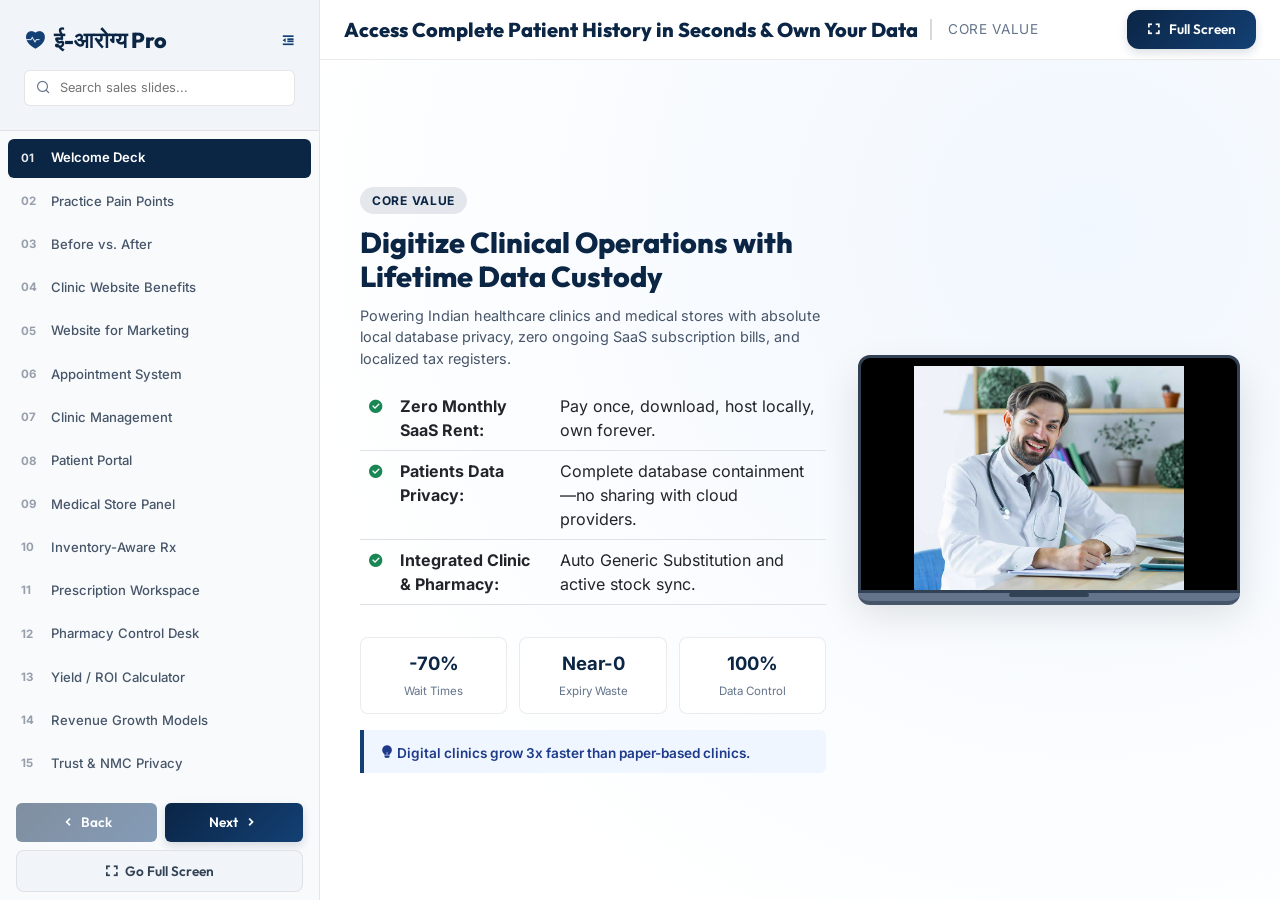
==== commit 9c20f53e: "Refactor Doctor module layout: implement collapsible sidebar for desktop/tablet, offcanvas drawer fo" ====
--- a/doctor/index.html
+++ b/doctor/index.html
@@ -135,9 +135,14 @@
         <!-- Sidebar Slide Explorer -->
         <aside class="presentation-sidebar">
             <div class="sidebar-header">
-                <div class="sidebar-logo">
-                    <i class="ri-heart-pulse-fill"></i>
-                    <span>ई-आरोग्य Pro</span>
+                <div class="sidebar-logo" style="display: flex; justify-content: space-between; align-items: center; width: 100%;">
+                    <div class="d-flex align-items-center gap-2">
+                        <i class="ri-heart-pulse-fill"></i>
+                        <span class="sidebar-logo-text">ई-आरोग्य Pro</span>
+                    </div>
+                    <button class="btn p-0 border-0" id="sidebar-collapse-btn" title="Collapse Sidebar" style="color: var(--primary); display: flex; align-items: center; background: transparent;">
+                        <i class="ri-indent-decrease"></i>
+                    </button>
                 </div>
                 <div class="sidebar-search">
                     <i class="ri-search-line"></i>
@@ -236,7 +241,10 @@
             
             <!-- Canvas Header -->
             <header class="canvas-header" style="display: flex; justify-content: space-between; align-items: center;">
-                <div class="canvas-title-wrapper">
+                <div class="canvas-title-wrapper" style="display: flex; align-items: center; gap: 12px;">
+                    <button class="btn btn-secondary" id="hamburger-toggle-btn" title="Toggle Menu" style="display: none; padding: 8px 12px; border-radius: 8px; justify-content: center; align-items: center;">
+                        <i class="ri-menu-line"></i>
+                    </button>
                     <span class="canvas-title" id="active-slide-title">Welcome</span>
                     <span class="canvas-subtitle" id="active-slide-badge">Overview</span>
                 </div>
@@ -1073,10 +1081,48 @@
                                 <i class="ri-lightbulb-fill"></i> Own your data database forever. Protect your patients' confidential records.
                             </div>
                         </div>
-                        <div class="mockup-card text-center p-4">
-                            <i class="ri-shield-check-fill text-success" style="font-size: 5rem; display:block; margin: 0 auto 1rem;"></i>
-                            <h4 class="fw-bold mb-2">Secure Local Architecture</h4>
-                            <p class="small text-muted mb-0">Patient history and clinical records are kept strictly in your local database inside the hospital premises.</p>
+                        <div class="mockup-card p-4" style="background: linear-gradient(135deg, #ffffff, #f0fdf4); border: 2px solid rgba(16, 185, 129, 0.15); box-shadow: 0 10px 30px rgba(0,0,0,0.04);">
+                            <div class="d-flex align-items-center gap-3 mb-3">
+                                <div style="background: #d1fae5; color: #059669; width: 48px; height: 48px; border-radius: 12px; display: flex; align-items: center; justify-content: center; flex-shrink: 0;">
+                                    <i class="ri-shield-keyhole-fill" style="font-size: 1.5rem; margin-bottom: 0;"></i>
+                                </div>
+                                <div>
+                                    <h4 class="fw-bold mb-0" style="font-size: 1.15rem; color: #0b2545;">Secure Local Architecture</h4>
+                                    <small class="text-success fw-bold">100% In-Hospital Data Containment</small>
+                                </div>
+                            </div>
+                            <p class="small text-muted mb-3" style="line-height: 1.5; font-size: 0.8rem;">
+                                Patient records, clinical histories, and pharmacy accounts are hosted on-premises. Zero external cloud exposure, zero subscription dependency, zero data leakage.
+                            </p>
+                            <div class="row g-2">
+                                <div class="col-6">
+                                    <div class="p-2 border rounded bg-white" style="border-left: 3px solid #10b981 !important;">
+                                        <strong class="d-block text-dark small">AES-256</strong>
+                                        <small class="text-muted" style="font-size: 0.65rem;">DB Encryption</small>
+                                    </div>
+                                </div>
+                                <div class="col-6">
+                                    <div class="p-2 border rounded bg-white" style="border-left: 3px solid #10b981 !important;">
+                                        <strong class="d-block text-dark small">NMC Ready</strong>
+                                        <small class="text-muted" style="font-size: 0.65rem;">Audit Compliant</small>
+                                    </div>
+                                </div>
+                                <div class="col-6">
+                                    <div class="p-2 border rounded bg-white" style="border-left: 3px solid #10b981 !important;">
+                                        <strong class="d-block text-dark small">Daily Sync</strong>
+                                        <small class="text-muted" style="font-size: 0.65rem;">Auto Local Backup</small>
+                                    </div>
+                                </div>
+                                <div class="col-6">
+                                    <div class="p-2 border rounded bg-white" style="border-left: 3px solid #10b981 !important;">
+                                        <strong class="d-block text-dark small">Off-Grid</strong>
+                                        <small class="text-muted" style="font-size: 0.65rem;">Works Offline</small>
+                                    </div>
+                                </div>
+                            </div>
+                            <div class="mt-3 p-2 bg-white rounded border text-center small text-muted" style="font-size: 0.72rem;">
+                                <i class="ri-information-line text-success"></i> Fully compliant with digital health safety policies in India.
+                            </div>
                         </div>
                     </div>
                 </div>
--- a/doctor/css/style.css
+++ b/doctor/css/style.css
@@ -125,6 +125,8 @@
 
 .sidebar-menu-list {
     flex-grow: 1;
+    flex-shrink: 1;
+    min-height: 0;
     overflow-y: auto;
     padding: 0.5rem;
     display: flex;
@@ -1646,82 +1648,173 @@
     }
 }
 
-/* Tablet portrait and landscape */
-@media (max-width: 1024px) {
+/* Sidebar transition and alignment */
+.presentation-sidebar {
+    transition: width 0.3s cubic-bezier(0.4, 0, 0.2, 1);
+}
+
+/* Collapsible Sidebar Styles for Desktop & Tablet */
+#presentation-viewport.sidebar-collapsed .presentation-sidebar {
+    width: 80px;
+}
+#presentation-viewport.sidebar-collapsed .sidebar-logo-text,
+#presentation-viewport.sidebar-collapsed .sidebar-search,
+#presentation-viewport.sidebar-collapsed .sidebar-menu-item .slide-name,
+#presentation-viewport.sidebar-collapsed .presentation-sidebar .d-flex.flex-column.align-items-stretch {
+    display: none !important;
+}
+#presentation-viewport.sidebar-collapsed .sidebar-menu-item {
+    justify-content: center;
+    padding: 0.75rem 0;
+}
+#presentation-viewport.sidebar-collapsed .sidebar-logo {
+    justify-content: center;
+}
+#presentation-viewport.sidebar-collapsed #sidebar-collapse-btn i {
+    transform: rotate(180deg);
+}
+
+/* Tablet Media Queries (769px to 1024px) */
+@media (min-width: 769px) and (max-width: 1024px) {
+    /* Collapsed sidebar by default on tablets to optimize slide canvas space */
+    #presentation-viewport:not(.sidebar-collapsed) .presentation-sidebar {
+        width: 80px;
+    }
+    #presentation-viewport:not(.sidebar-collapsed) .sidebar-logo-text,
+    #presentation-viewport:not(.sidebar-collapsed) .sidebar-search,
+    #presentation-viewport:not(.sidebar-collapsed) .sidebar-menu-item .slide-name,
+    #presentation-viewport:not(.sidebar-collapsed) .presentation-sidebar .d-flex.flex-column.align-items-stretch {
+        display: none !important;
+    }
+    #presentation-viewport:not(.sidebar-collapsed) .sidebar-menu-item {
+        justify-content: center;
+        padding: 0.75rem 0;
+    }
+    #presentation-viewport:not(.sidebar-collapsed) .sidebar-logo {
+        justify-content: center;
+    }
+    #presentation-viewport:not(.sidebar-collapsed) #sidebar-collapse-btn i {
+        transform: rotate(180deg);
+    }
+    
+    /* When expanded explicitly by user click on tablet */
+    #presentation-viewport.sidebar-collapsed .presentation-sidebar {
+        width: 280px;
+    }
+    #presentation-viewport.sidebar-collapsed .sidebar-logo-text,
+    #presentation-viewport.sidebar-collapsed .sidebar-search,
+    #presentation-viewport.sidebar-collapsed .sidebar-menu-item .slide-name,
+    #presentation-viewport.sidebar-collapsed .presentation-sidebar .d-flex.flex-column.align-items-stretch {
+        display: flex !important;
+    }
+    #presentation-viewport.sidebar-collapsed .sidebar-logo {
+        justify-content: space-between;
+    }
+
+    .slide {
+        padding: 1.5rem 2.5rem;
+    }
+    .slide-split-grid {
+        gap: 1.5rem;
+    }
+    .laptop-screen, .browser-body {
+        max-height: 25vh;
+    }
+}
+
+/* Mobile Media Queries (< 768px) */
+@media (max-width: 768px) {
     #presentation-viewport {
-        flex-direction: column;
-    }
+        position: relative;
+    }
+
+    /* Offcanvas sidebar menu drawer */
     .presentation-sidebar {
-        width: 100%;
-        height: auto;
-        max-height: 200px;
-        border-right: none;
-        border-bottom: 1.5px solid rgba(0, 0, 0, 0.08);
-    }
-    .sidebar-menu-list {
-        flex-direction: row;
-        overflow-x: auto;
-        overflow-y: hidden;
-        white-space: nowrap;
-        padding: 0.5rem;
-    }
-    .sidebar-menu-item {
-        display: inline-flex;
-        padding: 0.4rem 0.8rem;
-    }
-    .presentation-canvas {
-        height: calc(100vh - 200px);
-    }
+        position: absolute;
+        left: 0;
+        top: 0;
+        height: 100vh;
+        width: 280px;
+        z-index: 9999;
+        transform: translateX(-100%);
+        transition: transform 0.3s cubic-bezier(0.4, 0, 0.2, 1);
+        box-shadow: none;
+    }
+
+    #presentation-viewport.sidebar-open .presentation-sidebar {
+        transform: translateX(0);
+        box-shadow: 10px 0 30px rgba(0, 0, 0, 0.25);
+    }
+
+    /* Mobile Sidebar Back/Next and Search buttons should always show */
+    .presentation-sidebar .d-flex.flex-column.align-items-stretch {
+        display: flex !important;
+    }
+    
+    /* Overlay Backdrop when mobile drawer is open */
+    .presentation-sidebar::before {
+        content: '';
+        position: fixed;
+        left: 280px;
+        top: 0;
+        width: calc(100vw - 280px);
+        height: 100vh;
+        background: rgba(15, 23, 42, 0.4);
+        backdrop-filter: blur(2px);
+        opacity: 0;
+        pointer-events: none;
+        transition: opacity 0.3s ease;
+    }
+    
+    #presentation-viewport.sidebar-open .presentation-sidebar::before {
+        opacity: 1;
+        pointer-events: auto;
+    }
+
+    .slide {
+        padding: 1rem 1.5rem;
+        overflow-y: auto !important;
+    }
+    
     .slide-split-grid {
         grid-template-columns: 1fr;
         gap: 1.5rem;
-        overflow-y: auto;
-    }
-    .laptop-mockup, .browser-mockup {
-        max-width: 100%;
-    }
-    .laptop-screen, .browser-body {
-        max-height: 250px;
-    }
-}
-
-/* Mobile landscape/portrait constraints */
-@media (max-width: 768px) {
-    .presentation-sidebar {
-        max-height: 140px;
-    }
-    .sidebar-header {
-        display: none !important;
-    }
-    .presentation-canvas {
-        height: calc(100vh - 140px);
-    }
+    }
+
     .slide-title-text {
-        font-size: 1.25rem;
-    }
+        font-size: 1.35rem !important;
+    }
+
     .slide-desc-text {
-        font-size: 0.85rem;
+        font-size: 0.85rem !important;
         margin-bottom: 0.75rem;
     }
+
     .slide-card-grid, .pricing-grid, .roi-table-grid {
         grid-template-columns: 1fr !important;
-        gap: 0.5rem;
-    }
+        gap: 0.75rem;
+    }
+
     .slide-card, .pricing-card, .roi-table-card {
-        padding: 0.75rem;
-    }
+        padding: 1rem;
+    }
+
     .laptop-screen, .browser-body {
-        max-height: 180px;
-    }
+        max-height: 20vh;
+    }
+
     .kpi-row {
         gap: 0.5rem;
     }
+
     .kpi-mini-card {
         padding: 0.5rem;
     }
+
     .kpi-mini-card strong {
         font-size: 0.95rem;
     }
+
     .takeaway-banner {
         font-size: 0.75rem;
         padding: 0.5rem;
